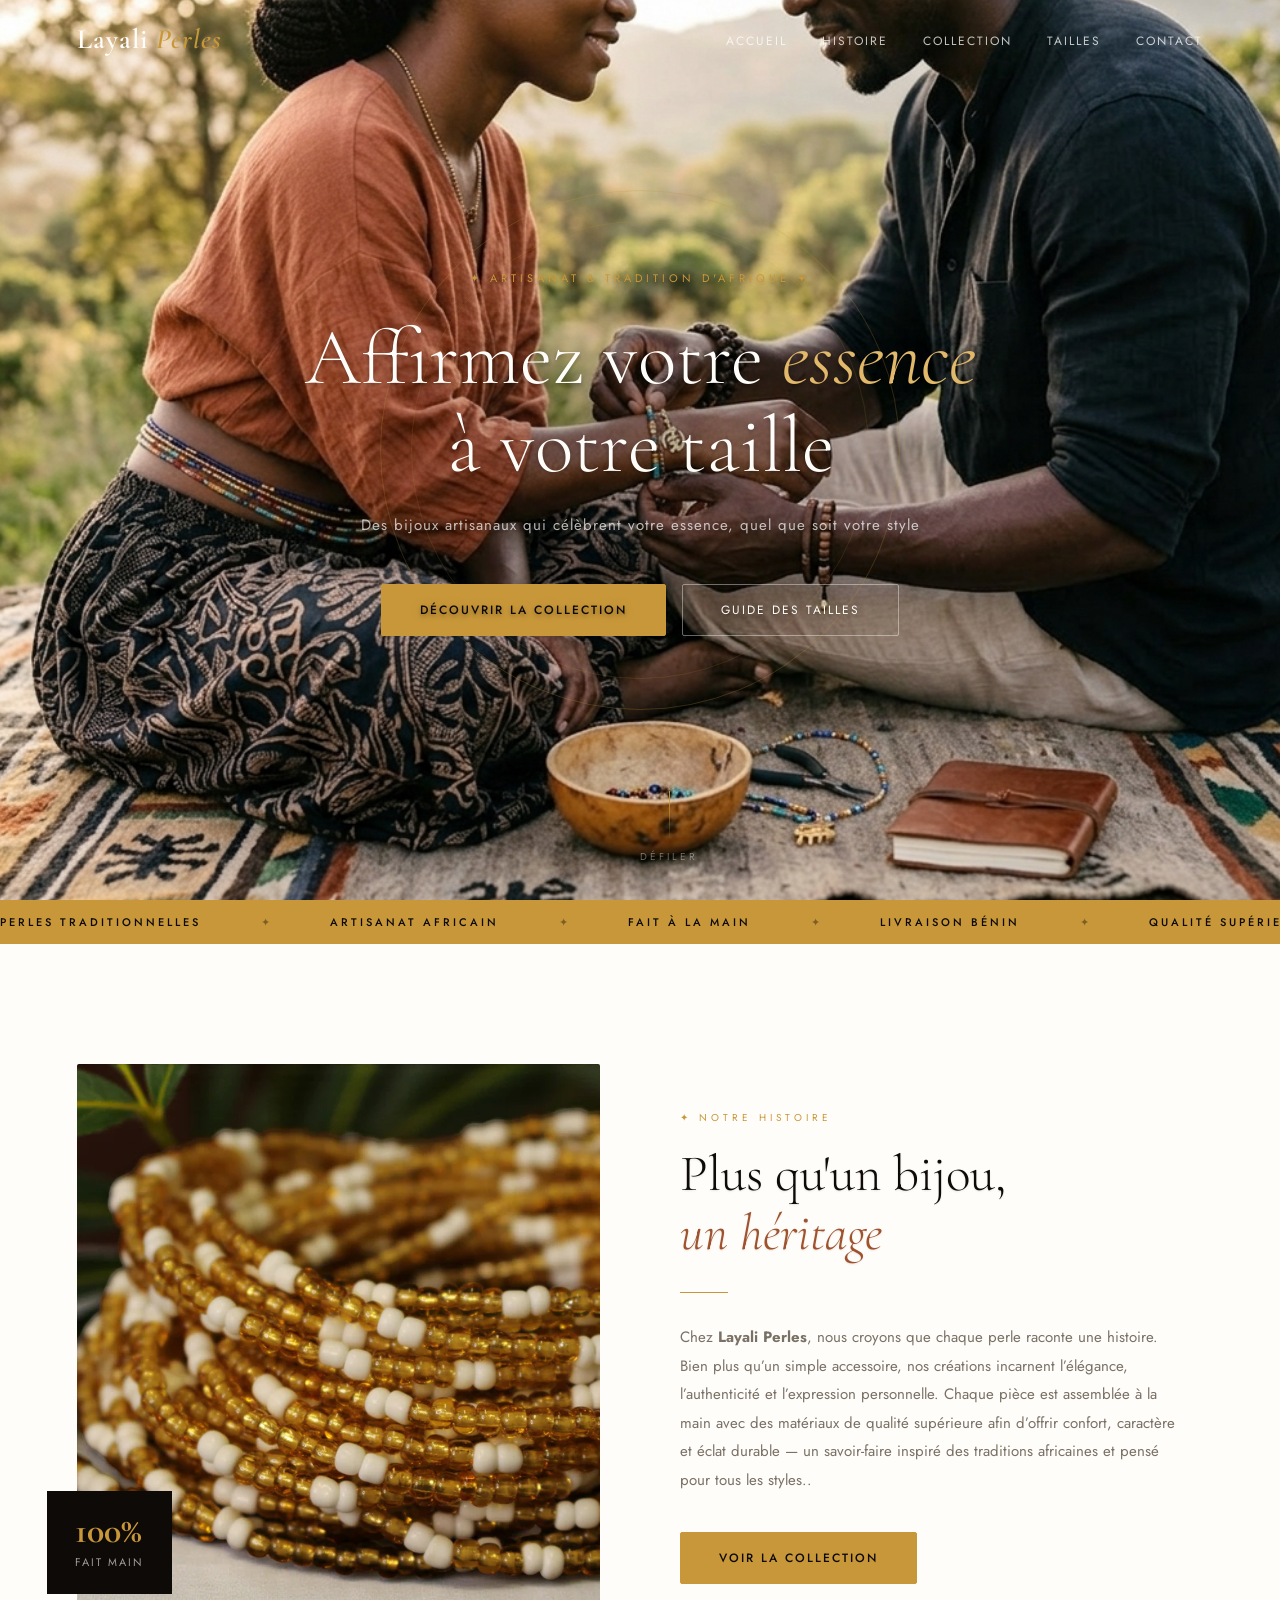
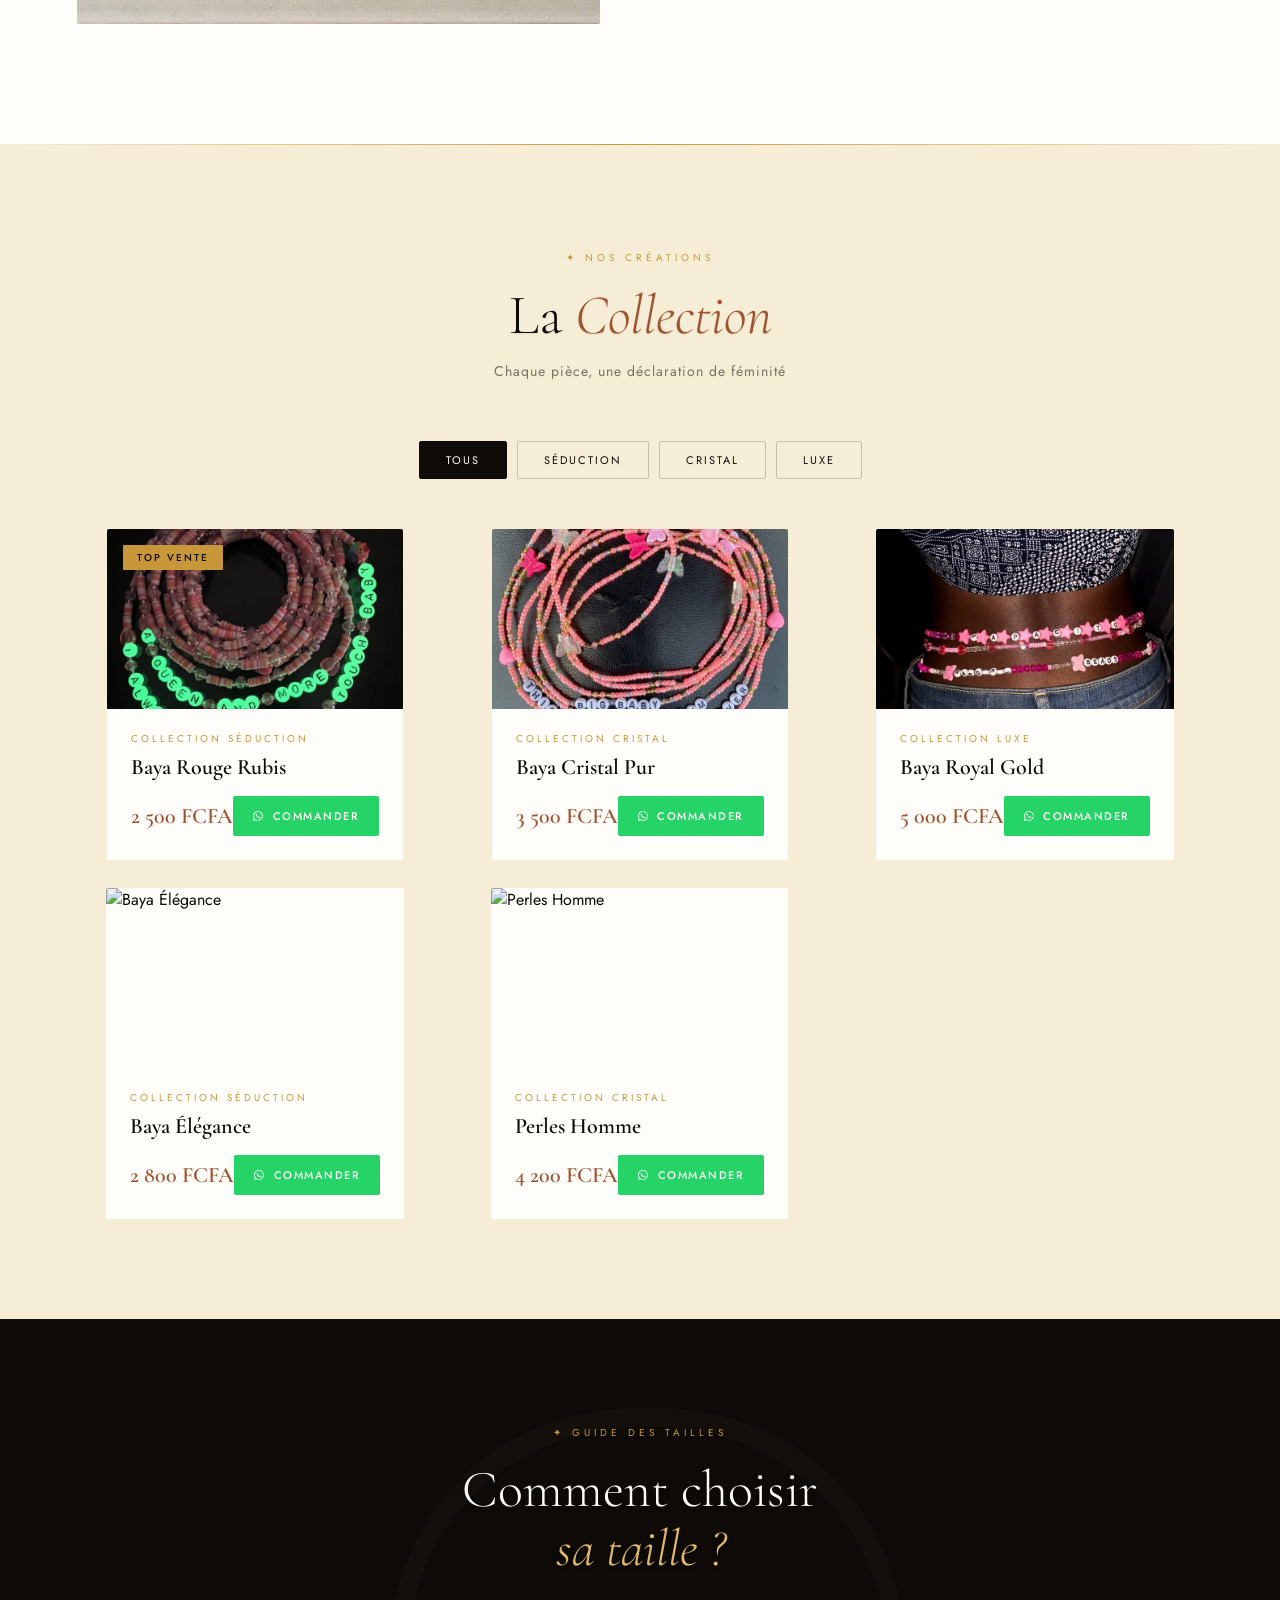
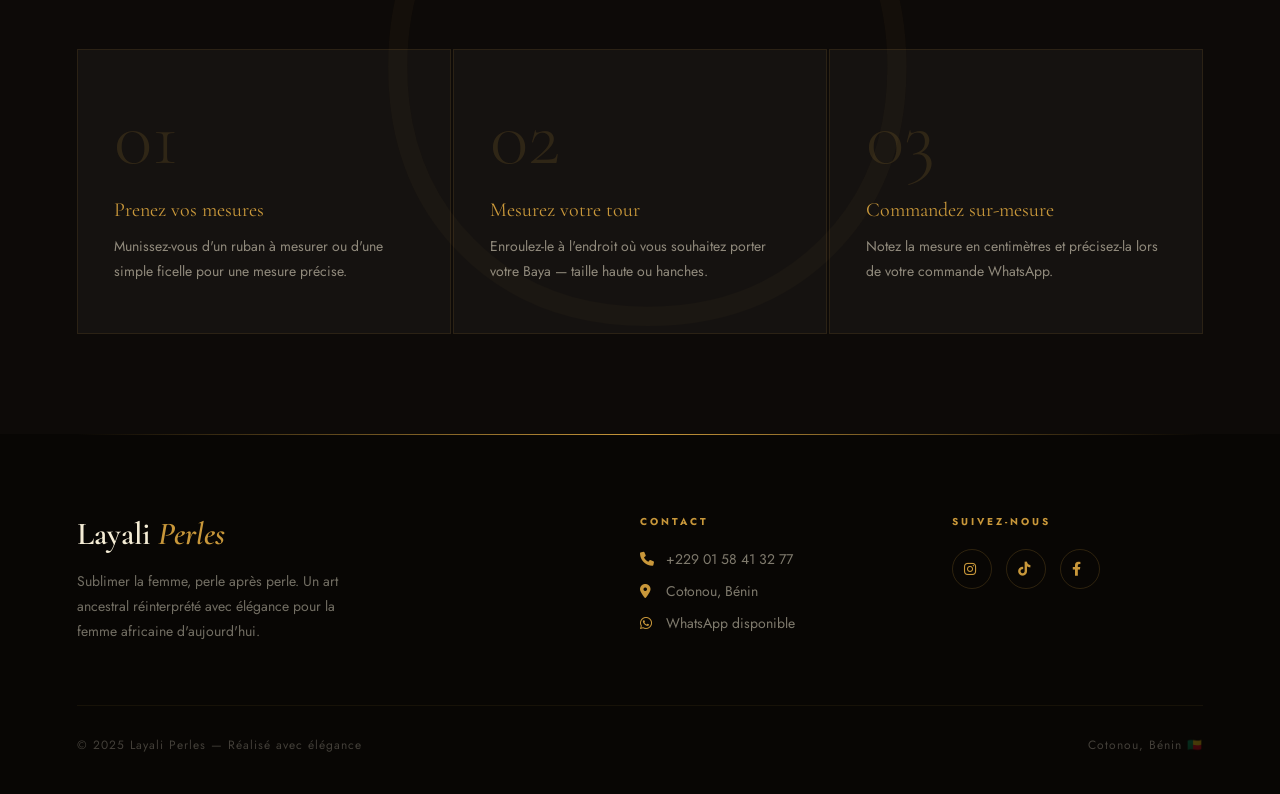
==== index.html @ 25cf21ab "Maintenant avec les fichiers" ====
<!DOCTYPE html>
<html lang="fr">
<head>
    <meta charset="UTF-8">
    <meta name="viewport" content="width=device-width, initial-scale=1.0">
    <title>Layali Perles | L'Art de la Séduction Africaine</title>
    <link href="https://fonts.googleapis.com/css2?family=Cormorant+Garamond:ital,wght@0,300;0,600;1,300;1,600&family=Jost:wght@300;400;500&display=swap" rel="stylesheet">
    <link rel="stylesheet" href="https://cdnjs.cloudflare.com/ajax/libs/font-awesome/6.0.0/css/all.min.css">

    <style>
    :root {
        --ebony:      #0D0A08;
        --gold:       #C8973A;
        --gold-light: #E2B96A;
        --cream:      #F5EDD6;
        --terracotta: #A0522D;
        --rose:       #D4997A;
        --white:      #FFFDF9;
        --gray:       #7a7166;
        --font-display: 'Cormorant Garamond', Georgia, serif;
        --font-body:    'Jost', sans-serif;
        --transition: 0.45s cubic-bezier(0.25, 0.46, 0.45, 0.94);
    }

    *, *::before, *::after { box-sizing: border-box; margin: 0; padding: 0; }
    html { scroll-behavior: smooth; }
    body { font-family: var(--font-body); background: var(--white); color: var(--ebony); overflow-x: hidden; }
    img { max-width: 100%; display: block; }
    a { text-decoration: none; color: inherit; }
    ul { list-style: none; }

    ::-webkit-scrollbar { width: 4px; }
    ::-webkit-scrollbar-track { background: var(--cream); }
    ::-webkit-scrollbar-thumb { background: var(--gold); border-radius: 2px; }

    /* HEADER */
    header {
        position: fixed; top: 0; left: 0; right: 0; z-index: 1000;
        display: flex; justify-content: space-between; align-items: center;
        padding: 22px 6%; transition: var(--transition);
    }
    header.scrolled {
        background: rgba(13, 10, 8, 0.94); backdrop-filter: blur(14px);
        padding: 14px 6%; box-shadow: 0 1px 0 rgba(200, 151, 58, 0.2);
    }
    .logo {
        font-family: var(--font-display); font-size: 28px; font-weight: 600;
        color: var(--white); letter-spacing: 1px; z-index: 1001;
    }
    .logo span { color: var(--gold); font-style: italic; }
    nav { display: flex; align-items: center; gap: 40px; }
    .nav-links { display: flex; gap: 35px; }
    .nav-links a {
        color: rgba(255,255,255,0.75); font-size: 12px; letter-spacing: 2px;
        text-transform: uppercase; font-weight: 400; position: relative; transition: color 0.3s;
    }
    .nav-links a::after {
        content: ''; position: absolute; bottom: -4px; left: 0;
        width: 0; height: 1px; background: var(--gold); transition: width 0.35s ease;
    }
    .nav-links a:hover { color: var(--white); }
    .nav-links a:hover::after { width: 100%; }

    .burger {
        display: none; flex-direction: column; gap: 5px;
        cursor: pointer; z-index: 1001; padding: 5px;
    }
    .burger span {
        display: block; width: 24px; height: 1.5px;
        background: var(--white); transition: var(--transition); transform-origin: center;
    }
    .burger.open span:nth-child(1) { transform: translateY(6.5px) rotate(45deg); }
    .burger.open span:nth-child(2) { opacity: 0; transform: scaleX(0); }
    .burger.open span:nth-child(3) { transform: translateY(-6.5px) rotate(-45deg); }

    .mobile-nav {
        position: fixed; inset: 0; background: var(--ebony); z-index: 999;
        display: flex; flex-direction: column; align-items: center; justify-content: center;
        gap: 40px; opacity: 0; pointer-events: none; transition: opacity 0.4s ease;
    }
    .mobile-nav.open { opacity: 1; pointer-events: all; }
    .mobile-nav a {
        font-family: var(--font-display); font-size: 38px; font-style: italic;
        color: var(--cream); transition: color 0.3s;
    }
    .mobile-nav a:hover { color: var(--gold); }

    /* HERO */
    .hero {
        height: 100vh; position: relative;
        display: flex; align-items: center; justify-content: center; overflow: hidden;
    }
    .hero-bg {
        position: absolute; inset: 0;
        background:
            linear-gradient(165deg, rgba(13,10,8,0.7) 0%, rgba(160,82,45,0.35) 50%, rgba(13,10,8,0.85) 100%);
        transform: translateZ(0);
        will-change: transform;
    }
    .hero-slide {
        position: absolute; inset: 0;
        opacity: 0;
        transition: opacity 1.5s ease-in-out;
    }
    .hero-slide.active {
        opacity: 1;
    }
    .hero-slide img {
        width: 100%; height: 100%; object-fit: cover;
        transform: scale(1.1);
    }
    .hero-circle {
        position: absolute; width: 520px; height: 520px; border-radius: 50%;
        border: 1px solid rgba(200, 151, 58, 0.25);
        top: 50%; left: 50%; transform: translate(-50%, -50%);
        animation: pulse-ring 4s ease-in-out infinite;
    }
    .hero-circle::before {
        content: ''; position: absolute; inset: 30px;
        border-radius: 50%; border: 1px solid rgba(200, 151, 58, 0.15);
    }
    @keyframes pulse-ring {
        0%, 100% { transform: translate(-50%,-50%) scale(1); opacity: 0.6; }
        50%       { transform: translate(-50%,-50%) scale(1.04); opacity: 1; }
    }
    .hero-content {
        position: relative; z-index: 2; text-align: center;
        color: var(--white); max-width: 760px; padding: 0 20px;
        text-shadow: 0 2px 4px rgba(0,0,0,0.3), 0 0 20px rgba(0,0,0,0.15);
    }
    .hero-content::before {
        content: ''; position: absolute; inset: -20px;
        background: radial-gradient(ellipse at center, rgba(0,0,0,0.25) 0%, transparent 70%);
        z-index: -1; pointer-events: none;
    }
    .hero-tag {
        display: inline-block; font-size: 11px; letter-spacing: 4px;
        text-transform: uppercase; color: var(--gold); margin-bottom: 28px;
        opacity: 0; animation: fadeUp 0.8s 0.3s forwards;
    }
    .hero h1 {
        font-family: var(--font-display); font-size: clamp(46px, 7vw, 80px);
        font-weight: 300; line-height: 1.1; margin-bottom: 24px;
        opacity: 0; animation: fadeUp 0.8s 0.55s forwards;
    }
    .hero h1 em { font-style: italic; color: var(--gold-light); }
    .hero-sub {
        font-size: 15px; color: rgba(255,255,255,0.7); letter-spacing: 1px;
        margin-bottom: 48px; opacity: 0; animation: fadeUp 0.8s 0.75s forwards;
    }
    .hero-btns {
        display: flex; gap: 16px; justify-content: center; flex-wrap: wrap;
        opacity: 0; animation: fadeUp 0.8s 0.95s forwards;
    }
    @keyframes fadeUp {
        from { opacity: 0; transform: translateY(28px); }
        to   { opacity: 1; transform: translateY(0); }
    }
    .scroll-hint {
        position: absolute; bottom: 36px; left: 50%; transform: translateX(-50%);
        display: flex; flex-direction: column; align-items: center; gap: 8px;
        color: rgba(255,255,255,0.4); font-size: 10px; letter-spacing: 3px;
        text-transform: uppercase; z-index: 2; animation: fadeUp 1s 1.4s both;
    }
    .scroll-line {
        width: 1px; height: 50px;
        background: linear-gradient(to bottom, var(--gold), transparent);
        animation: scroll-drop 2s ease-in-out infinite;
    }
    @keyframes scroll-drop {
        0%   { transform: scaleY(0); transform-origin: top; }
        50%  { transform: scaleY(1); transform-origin: top; }
        51%  { transform: scaleY(1); transform-origin: bottom; }
        100% { transform: scaleY(0); transform-origin: bottom; }
    }

    /* BUTTONS */
    .btn-primary {
        display: inline-block; padding: 16px 38px; background: var(--gold);
        color: var(--ebony); font-family: var(--font-body); font-size: 12px;
        font-weight: 500; letter-spacing: 2px; text-transform: uppercase;
        border-radius: 2px; transition: var(--transition); border: 1px solid var(--gold);
        cursor: pointer;
    }
    .btn-primary:hover { background: transparent; color: var(--gold); }
    .btn-outline {
        display: inline-block; padding: 16px 38px; background: transparent;
        color: var(--white); font-family: var(--font-body); font-size: 12px;
        font-weight: 400; letter-spacing: 2px; text-transform: uppercase;
        border-radius: 2px; border: 1px solid rgba(255,255,255,0.4); transition: var(--transition);
    }
    .btn-outline:hover { background: rgba(255,255,255,0.1); border-color: rgba(255,255,255,0.7); }

    /* MARQUEE */
    .marquee-strip { background: var(--gold); padding: 14px 0; overflow: hidden; display: flex; }
    .marquee-track {
        display: flex; gap: 60px; animation: marquee 20s linear infinite; white-space: nowrap;
    }
    .marquee-track span {
        font-size: 11px; letter-spacing: 3px; text-transform: uppercase;
        color: var(--ebony); font-weight: 500;
    }
    .marquee-track span.dot { color: rgba(13,10,8,0.4); letter-spacing: 0; }
    @keyframes marquee {
        from { transform: translateX(0); }
        to   { transform: translateX(-50%); }
    }

    /* ABOUT */
    .about {
        padding: 120px 6%; display: grid;
        grid-template-columns: 1fr 1fr; gap: 80px; align-items: center;
    }
    .about-img-frame {
        position: relative; overflow: hidden; border-radius: 2px;
    }
    .about-img-frame img {
        width: 100%; height: 560px; object-fit: cover; transition: transform 0.8s ease;
    }
    .about-img-frame:hover img { transform: scale(1.04); }
    .about-img-frame::before {
        content: ''; position: absolute; top: -16px; left: -16px;
        width: 80px; height: 80px;
        border-top: 1px solid var(--gold); border-left: 1px solid var(--gold);
        z-index: 2; pointer-events: none;
    }
    .about-img-frame::after {
        content: ''; position: absolute; bottom: -16px; right: -16px;
        width: 80px; height: 80px;
        border-bottom: 1px solid var(--gold); border-right: 1px solid var(--gold);
        z-index: 2; pointer-events: none;
    }
    .about-badge {
        position: absolute; bottom: 30px; left: -30px;
        background: var(--ebony); color: var(--white); padding: 22px 28px; z-index: 3;
    }
    .about-badge strong {
        display: block; font-family: var(--font-display); font-size: 36px;
        color: var(--gold); line-height: 1;
    }
    .about-badge span { font-size: 11px; letter-spacing: 2px; text-transform: uppercase; opacity: 0.6; }
    .about-visual { position: relative; }
    .about-text { padding-right: 20px; }
    .section-label {
        display: inline-block; font-size: 10px; letter-spacing: 4px;
        text-transform: uppercase; color: var(--gold); margin-bottom: 20px;
    }
    .about-text h2 {
        font-family: var(--font-display); font-size: clamp(34px, 4vw, 52px);
        font-weight: 300; line-height: 1.15; margin-bottom: 28px;
        text-shadow: 0 1px 2px rgba(0,0,0,0.1);
    }
    .about-text h2 em { font-style: italic; color: var(--terracotta); }
    .about-text p { color: var(--gray); line-height: 1.9; font-size: 15px; margin-bottom: 18px; }
    .about-divider { width: 48px; height: 1px; background: var(--gold); margin: 30px 0; }

    /* PRODUCTS */
    .products { padding: 100px 6%; background: var(--cream); position: relative; }
    .products::before {
        content: ''; position: absolute; top: 0; left: 0; right: 0;
        height: 1px; background: linear-gradient(to right, transparent, var(--gold), transparent);
    }
    .section-header { text-align: center; margin-bottom: 60px; }
    .section-header h2 {
        font-family: var(--font-display); font-size: clamp(36px, 5vw, 56px);
        font-weight: 300; line-height: 1.1;
        text-shadow: 0 1px 2px rgba(0,0,0,0.08);
    }
    .section-header h2 em { font-style: italic; color: var(--terracotta); }
    .section-header p { color: var(--gray); font-size: 14px; letter-spacing: 1px; margin-top: 14px; }

    .filters { display: flex; justify-content: center; gap: 10px; margin-bottom: 50px; flex-wrap: wrap; }
    .filter-btn {
        padding: 10px 26px; background: transparent; border: 1px solid rgba(13,10,8,0.2);
        font-family: var(--font-body); font-size: 11px; letter-spacing: 2px;
        text-transform: uppercase; cursor: pointer; border-radius: 2px;
        transition: var(--transition); color: var(--ebony);
    }
    .filter-btn:hover, .filter-btn.active {
        background: var(--ebony); color: var(--white); border-color: var(--ebony);
    }

    .product-grid {
        display: grid; grid-template-columns: repeat(auto-fit, minmax(280px, 1fr));
        gap: 28px; max-width: 1200px; margin: 0 auto;
    }
    .product-card {
        background: var(--white); position: relative; overflow: hidden;
        border-radius: 2px; transition: var(--transition);
        opacity: 0; transform: translateY(30px); max-width: 420px; margin: 0 auto;
    }
    .product-card.visible { opacity: 1; transform: translateY(0); }
    .product-card:hover { box-shadow: 0 20px 60px rgba(13,10,8,0.12); transform: translateY(-6px); }
    .product-card.visible:hover { transform: translateY(-6px); }

    .badge {
        position: absolute; top: 16px; left: 16px; background: var(--gold);
        color: var(--ebony); padding: 5px 14px; font-size: 10px; font-weight: 500;
        letter-spacing: 2px; text-transform: uppercase; z-index: 2; border-radius: 1px;
    }
    .img-container { height: 180px; min-height: 180px; overflow: hidden; position: relative; }
    .img-container img {
        width: 100%; height: 100%; object-fit: cover; object-position: center center;
        transition: transform 0.7s ease;
    }
    .product-card:hover .img-container img { transform: scale(1.07); }
    .img-overlay {
        position: absolute; inset: 0; background: rgba(13,10,8,0.3);
        opacity: 0; transition: opacity 0.4s ease;
        display: flex; align-items: center; justify-content: center;
    }
    .product-card:hover .img-overlay { opacity: 1; }
    .img-overlay-text {
        color: white; font-size: 11px; letter-spacing: 3px; text-transform: uppercase;
        border-bottom: 1px solid rgba(255,255,255,0.5); padding-bottom: 4px;
    }
    .product-info { padding: 22px 24px 24px; }
    .product-info .category {
        font-size: 10px; letter-spacing: 3px; text-transform: uppercase;
        color: var(--gold); margin-bottom: 8px;
    }
    .product-info h3 {
        font-family: var(--font-display); font-size: 22px;
        font-weight: 600; margin-bottom: 12px; color: var(--ebony);
    }
    .price-row { display: flex; justify-content: space-between; align-items: center; margin-top: 16px; }
    .price { font-family: var(--font-display); font-size: 22px; font-weight: 600; color: var(--terracotta); }
    .whatsapp-btn {
        display: flex; align-items: center; gap: 8px; padding: 12px 20px;
        background: #25D366; color: var(--white); border: none; cursor: pointer;
        border-radius: 2px; font-family: var(--font-body); font-size: 11px;
        font-weight: 500; letter-spacing: 1.5px; text-transform: uppercase; transition: var(--transition);
    }
    .whatsapp-btn:hover { background: #128C7E; transform: scale(1.02); }

    /* SIZE GUIDE */
    .size-guide { padding: 100px 6%; background: var(--ebony); position: relative; overflow: hidden; }
    .size-guide::before {
        content: '〇'; position: absolute; font-size: 600px;
        color: rgba(200,151,58,0.03); top: 50%; left: 50%;
        transform: translate(-50%, -50%); pointer-events: none; font-family: serif; line-height: 1;
    }
    .guide-header { text-align: center; margin-bottom: 70px; }
    .guide-header .section-label { color: var(--gold); }
    .guide-header h2 {
        font-family: var(--font-display); font-size: clamp(34px, 4.5vw, 52px);
        font-weight: 300; color: var(--white); line-height: 1.15;
        text-shadow: 0 2px 4px rgba(0,0,0,0.3);
    }
    .guide-header h2 em { font-style: italic; color: var(--gold-light); }
    .steps { display: grid; grid-template-columns: repeat(auto-fit, minmax(260px, 1fr)); gap: 2px; }
    .step {
        background: rgba(255,255,255,0.03); padding: 48px 36px;
        border: 1px solid rgba(200,151,58,0.12); position: relative; transition: var(--transition);
    }
    .step:hover { background: rgba(200,151,58,0.06); border-color: rgba(200,151,58,0.3); }
    .step-number {
        font-family: var(--font-display); font-size: 80px; font-weight: 300;
        color: rgba(200,151,58,0.15); line-height: 1; margin-bottom: 20px; transition: color 0.4s;
    }
    .step:hover .step-number { color: rgba(200,151,58,0.4); }
    .step h4 { font-family: var(--font-display); font-size: 20px; color: var(--gold); margin-bottom: 12px; font-weight: 400; }
    .step p { color: rgba(245,237,214,0.55); font-size: 14px; line-height: 1.8; }

    /* FOOTER */
    footer { background: #080604; color: var(--cream); padding: 80px 6% 40px; position: relative; }
    footer::before {
        content: ''; position: absolute; top: 0; left: 6%; right: 6%;
        height: 1px; background: linear-gradient(to right, transparent, var(--gold), transparent);
    }
    .footer-top { display: grid; grid-template-columns: 2fr 1fr 1fr; gap: 60px; margin-bottom: 60px; }
    .footer-brand .logo-footer {
        font-family: var(--font-display); font-size: 32px; font-weight: 600; margin-bottom: 16px;
    }
    .footer-brand .logo-footer span { color: var(--gold); font-style: italic; }
    .footer-brand p { color: rgba(245,237,214,0.45); font-size: 14px; line-height: 1.8; max-width: 300px; }
    .footer-section h4 { font-size: 10px; letter-spacing: 3px; text-transform: uppercase; color: var(--gold); margin-bottom: 20px; }
    .footer-section p, .footer-section a {
        display: flex; align-items: center; gap: 10px;
        color: rgba(245,237,214,0.5); font-size: 14px; margin-bottom: 12px; transition: color 0.3s;
    }
    .footer-section a:hover { color: var(--cream); }
    .footer-section i { color: var(--gold); font-size: 14px; width: 16px; }
    .social-icons { display: flex; gap: 14px; margin-top: 8px; }
    .social-icons a {
        width: 40px; height: 40px; border: 1px solid rgba(200,151,58,0.2); border-radius: 50%;
        display: flex; align-items: center; justify-content: center;
        color: rgba(245,237,214,0.5); font-size: 15px; transition: var(--transition); margin: 0;
    }
    .social-icons a:hover { background: var(--gold); border-color: var(--gold); color: var(--ebony); transform: translateY(-3px); }
    .footer-bottom {
        display: flex; justify-content: space-between; align-items: center;
        padding-top: 30px; border-top: 1px solid rgba(200,151,58,0.08); flex-wrap: wrap; gap: 16px;
    }
    .footer-bottom p { font-size: 12px; color: rgba(245,237,214,0.25); letter-spacing: 1px; }

    /* REVEAL ANIMATIONS */
    .reveal, .reveal-left, .reveal-right {
        opacity: 0; transition: opacity 0.8s ease, transform 0.8s ease;
    }
    .reveal         { transform: translateY(40px); }
    .reveal-left    { transform: translateX(-40px); }
    .reveal-right   { transform: translateX(40px); }
    .reveal.visible, .reveal-left.visible, .reveal-right.visible { opacity: 1; transform: none; }

    .stagger-children > * { opacity: 0; transform: translateY(20px); transition: opacity 0.6s ease, transform 0.6s ease; }
    .stagger-children.visible > *:nth-child(1) { opacity: 1; transform: none; transition-delay: 0s; }
    .stagger-children.visible > *:nth-child(2) { opacity: 1; transform: none; transition-delay: 0.15s; }
    .stagger-children.visible > *:nth-child(3) { opacity: 1; transform: none; transition-delay: 0.3s; }
    .stagger-children.visible > *:nth-child(4) { opacity: 1; transform: none; transition-delay: 0.45s; }

    /* RESPONSIVE */
    @media (max-width: 900px) {
        .about { grid-template-columns: 1fr; gap: 50px; padding: 80px 5%; }
        .about-text { padding-right: 0; order: -1; }
        .about-badge { left: 16px; }
        .footer-top { grid-template-columns: 1fr 1fr; }
        .footer-brand { grid-column: 1 / -1; }
    }
    @media (max-width: 768px) {
        .nav-links { display: none; }
        .burger { display: flex; }
        header { padding: 18px 5%; }
        header.scrolled { padding: 12px 5%; }
        .hero h1 { font-size: 38px; }
        .products, .size-guide { padding: 80px 5%; }
        .about { padding: 70px 5%; }
        .about-img-frame img { height: 420px; }
        .footer-top { grid-template-columns: 1fr; gap: 36px; }
        .footer-bottom { justify-content: center; text-align: center; }
    }
    @media (max-width: 480px) {
        .hero-btns { flex-direction: column; align-items: center; }
        .hero-circle { width: 320px; height: 320px; }
        .product-grid { grid-template-columns: 1fr; }
        .price-row { flex-direction: column; align-items: flex-start; gap: 12px; }
        .whatsapp-btn { width: 100%; justify-content: center; }
    }
    </style>
</head>
<body>

    <!-- HEADER -->
    <header id="header">
        <div class="logo">Layali <span>Perles</span></div>
        <nav>
            <ul class="nav-links">
                <li><a href="#accueil">Accueil</a></li>
                <li><a href="#histoire">Histoire</a></li>
                <li><a href="#produits">Collection</a></li>
                <li><a href="#guide">Tailles</a></li>
                <li><a href="#contact">Contact</a></li>
            </ul>
            <div class="burger" id="burger">
                <span></span><span></span><span></span>
            </div>
        </nav>
    </header>

    <!-- MOBILE NAV -->
    <div class="mobile-nav" id="mobileNav">
        <a href="#accueil" class="mobile-link">Accueil</a>
        <a href="#histoire" class="mobile-link">Notre Histoire</a>
        <a href="#produits" class="mobile-link">Collection</a>
        <a href="#guide" class="mobile-link">Guide des Tailles</a>
        <a href="#contact" class="mobile-link">Contact</a>
    </div>

    <!-- HERO -->
    <section id="accueil" class="hero">
        <div class="hero-bg">
            <div class="hero-slide active">
                <img src="images/image1.png" alt="Perles africaines 2">
            </div>
            <div class="hero-slide">
                <img src="images/image2.png" alt="Perles africaines 2">
            </div>
            <div class="hero-slide">
                <img src="images/image3.png" alt="Perles africaines 3">
            </div>
            <div class="hero-slide">
                <img src="images/image6.webp" alt="Perles africaines 4">
            </div>
            </div>
        </div>
        <div class="hero-circle"></div>
        <div class="hero-content">
            <span class="hero-tag">✦ Artisanat &amp; Tradition d'Afrique ✦</span>
            <h1>Affirmez votre <em>essence</em><br>à votre taille</h1>
            <p class="hero-sub">Des bijoux artisanaux qui célèbrent votre essence, quel que soit votre style</p>
            <div class="hero-btns">
                <a href="#produits" class="btn-primary">Découvrir la collection</a>
                <a href="#guide" class="btn-outline">Guide des tailles</a>
            </div>
        </div>
        <div class="scroll-hint">
            <div class="scroll-line"></div>
            <span>Défiler</span>
        </div>
    </section>

    <!-- MARQUEE -->
    <div class="marquee-strip" aria-hidden="true">
        <div class="marquee-track">
            <span>Perles Traditionnelles</span><span class="dot">✦</span>
            <span>Artisanat Africain</span><span class="dot">✦</span>
            <span>Fait à la Main</span><span class="dot">✦</span>
            <span>Livraison Bénin</span><span class="dot">✦</span>
            <span>Qualité Supérieure</span><span class="dot">✦</span>
            <span>Perles Traditionnelles</span><span class="dot">✦</span>
            <span>Artisanat Africain</span><span class="dot">✦</span>
            <span>Fait à la Main</span><span class="dot">✦</span>
            <span>Livraison Bénin</span><span class="dot">✦</span>
            <span>Qualité Supérieure</span><span class="dot">✦</span>
        </div>
    </div>

    <!-- HISTOIRE -->
    <section id="histoire" class="about">
        <div class="about-visual reveal-left">
            <div class="about-img-frame">
                <img src="images/image0.webp" alt="Tradition des perles africaines">
            </div>
            <div class="about-badge">
                <strong>100%</strong>
                <span>Fait main</span>
            </div>
        </div>
        <div class="about-text reveal-right">
            <span class="section-label">✦ Notre Histoire</span>
            <h2>Plus qu'un bijou,<br><em>un héritage</em></h2>
            <div class="about-divider"></div>
            <p>Chez <strong>Layali Perles</strong>, nous croyons que chaque perle raconte une histoire. 
            Bien plus qu’un simple accessoire, nos créations incarnent l’élégance, l’authenticité et l’expression personnelle.
            Chaque pièce est assemblée à la main avec des matériaux de qualité supérieure afin d’offrir confort, caractère et éclat durable — un savoir-faire inspiré des traditions africaines et pensé pour tous les styles..</p>
            <a href="#produits" class="btn-primary" style="margin-top:20px; display:inline-block;">Voir la collection</a>
        </div>
    </section>

    <!-- PRODUITS -->
    <section id="produits" class="products">
        <div class="section-header reveal">
            <span class="section-label">✦ Nos Créations</span>
            <h2>La <em>Collection</em></h2>
            <p>Chaque pièce, une déclaration de féminité</p>
        </div>

        <div class="filters stagger-children">
            <button class="filter-btn active" data-filter="all">Tous</button>
            <button class="filter-btn" data-filter="seduction">Séduction</button>
            <button class="filter-btn" data-filter="cristal">Cristal</button>
            <button class="filter-btn" data-filter="luxe">Luxe</button>
        </div>

        <div class="product-grid" id="productGrid">
            <div class="product-card" data-category="seduction">
                <div class="badge">Top Vente</div>
                <div class="img-container">
                    <img src="images/baya1.JPG" alt="Baya Rouge Rubis">
                    <div class="img-overlay"><span class="img-overlay-text">Voir le produit</span></div>
                </div>
                <div class="product-info">
                    <p class="category">Collection Séduction</p>
                    <h3>Baya Rouge Rubis</h3>
                    <div class="price-row">
                        <span class="price">2 500 FCFA</span>
                        <button class="whatsapp-btn" onclick="orderWhatsApp('Baya Rouge Rubis')">
                            <i class="fab fa-whatsapp"></i> Commander
                        </button>
                    </div>
                </div>
            </div>

            <div class="product-card" data-category="cristal">
                <div class="img-container">
                    <img src="images/baya2.JPG" alt="Baya Cristal Pur">
                    <div class="img-overlay"><span class="img-overlay-text">Voir le produit</span></div>
                </div>
                <div class="product-info">
                    <p class="category">Collection Cristal</p>
                    <h3>Baya Cristal Pur</h3>
                    <div class="price-row">
                        <span class="price">3 500 FCFA</span>
                        <button class="whatsapp-btn" onclick="orderWhatsApp('Baya Cristal Pur')">
                            <i class="fab fa-whatsapp"></i> Commander
                        </button>
                    </div>
                </div>
            </div>

            <div class="product-card" data-category="luxe">
                <div class="img-container">
                    <img src="images/baya3.JPG" alt="Baya Royal Gold">
                    <div class="img-overlay"><span class="img-overlay-text">Voir le produit</span></div>
                </div>
                <div class="product-info">
                    <p class="category">Collection Luxe</p>
                    <h3>Baya Royal Gold</h3>
                    <div class="price-row">
                        <span class="price">5 000 FCFA</span>
                        <button class="whatsapp-btn" onclick="orderWhatsApp('Baya Royal Gold')">
                            <i class="fab fa-whatsapp"></i> Commander
                        </button>
                    </div>
                </div>
            </div>

            <!-- Nouveaux Produits -->
            <div class="product-card" data-category="seduction">
                <div class="img-container">
                    <img src="images/baya1.jpg" alt="Baya Élégance">
                    <div class="img-overlay"><span class="img-overlay-text">Voir le produit</span></div>
                </div>
                <div class="product-info">
                    <p class="category">Collection Séduction</p>
                    <h3>Baya Élégance</h3>
                    <div class="price-row">
                        <span class="price">2 800 FCFA</span>
                        <button class="whatsapp-btn" onclick="orderWhatsApp('Baya Élégance')">
                            <i class="fab fa-whatsapp"></i> Commander
                        </button>
                    </div>
                </div>
            </div>

            <div class="product-card" data-category="cristal">
                <div class="img-container">
                    <img src="images/perles-homme1.jpg" alt="Perles Homme">
                    <div class="img-overlay"><span class="img-overlay-text">Voir le produit</span></div>
                </div>
                <div class="product-info">
                    <p class="category">Collection Cristal</p>
                    <h3>Perles Homme</h3>
                    <div class="price-row">
                        <span class="price">4 200 FCFA</span>
                        <button class="whatsapp-btn" onclick="orderWhatsApp('Perles Homme')">
                            <i class="fab fa-whatsapp"></i> Commander
                        </button>
                    </div>
                </div>
            </div>
        </div>
    </section>

    <!-- GUIDE DES TAILLES -->
    <section id="guide" class="size-guide">
        <div class="guide-header reveal">
            <span class="section-label">✦ Guide des Tailles</span>
            <h2>Comment choisir<br><em>sa taille ?</em></h2>
        </div>
        <div class="steps stagger-children">
            <div class="step">
                <div class="step-number">01</div>
                <h4>Prenez vos mesures</h4>
                <p>Munissez-vous d'un ruban à mesurer ou d'une simple ficelle pour une mesure précise.</p>
            </div>
            <div class="step">
                <div class="step-number">02</div>
                <h4>Mesurez votre tour</h4>
                <p>Enroulez-le à l'endroit où vous souhaitez porter votre Baya — taille haute ou hanches.</p>
            </div>
            <div class="step">
                <div class="step-number">03</div>
                <h4>Commandez sur-mesure</h4>
                <p>Notez la mesure en centimètres et précisez-la lors de votre commande WhatsApp.</p>
            </div>
        </div>
    </section>

    <!-- FOOTER -->
    <footer id="contact">
        <div class="footer-top">
            <div class="footer-brand">
                <div class="logo-footer">Layali <span>Perles</span></div>
                <p>Sublimer la femme, perle après perle. Un art ancestral réinterprété avec élégance pour la femme africaine d'aujourd'hui.</p>
            </div>
            <div class="footer-section">
                <h4>Contact</h4>
                <p><i class="fas fa-phone"></i> +229 01 58 41 32 77</p>
                <p><i class="fas fa-map-marker-alt"></i> Cotonou, Bénin</p>
                <p><i class="fab fa-whatsapp"></i> WhatsApp disponible</p>
            </div>
            <div class="footer-section">
                <h4>Suivez-nous</h4>
                <div class="social-icons">
                    <a href="https://instagram.com/sylas_creators" target="_blank" aria-label="Instagram"><i class="fab fa-instagram"></i></a>
                    <a href="#" aria-label="TikTok"><i class="fab fa-tiktok"></i></a>
                    <a href="https://facebook.com/sylas EHOUAN" target="_blank" aria-label="Facebook"><i class="fab fa-facebook-f"></i></a>
                </div>
            </div>
        </div>
        <div class="footer-bottom">
            <p>&copy; 2025 Layali Perles — Réalisé avec élégance</p>
            <p>Cotonou, Bénin 🇧🇯</p>
        </div>
    </footer>

    <script>
    /* CAROUSEL HERO */
    const slides = document.querySelectorAll('.hero-slide');
    let currentSlide = 0;

    function showSlide(index) {
        slides.forEach(slide => slide.classList.remov('active'));
        slides[index].classList.add('active');
    }

    function nextSlide() {
        currentSlide = (currentSlide + 1) % slides.length;
        showSlide(currentSlide);
    }

    // Lancer le carrousel automatique toutes les 4 secondes
    setInterval(nextSlide, 4000);

    /* HEADER SCROLL */
    const header = document.getElementById('header');
    window.addEventListener('scroll', () => {
        header.classList.toggle('scrolled', window.scrollY > 60);
    });

    /* BURGER MENU */
    const burger    = document.getElementById('burger');
    const mobileNav = document.getElementById('mobileNav');

    function toggleMenu(open) {
        burger.classList.toggle('open', open);
        mobileNav.classList.toggle('open', open);
        document.body.style.overflow = open ? 'hidden' : '';
    }

    burger.addEventListener('click', () => {
        toggleMenu(!mobileNav.classList.contains('open'));
    });

    document.querySelectorAll('.mobile-link').forEach(link => {
        link.addEventListener('click', () => toggleMenu(false));
    });

    /* SCROLL REVEAL */
    const revealObserver = new IntersectionObserver((entries) => {
        entries.forEach(entry => {
            if (entry.isIntersecting) entry.target.classList.add('visible');
        });
    }, { threshold: 0.12 });

    document.querySelectorAll('.reveal, .reveal-left, .reveal-right, .stagger-children').forEach(el => {
        revealObserver.observe(el);
    });

    /* PRODUCT CARD REVEAL */
    const cardObserver = new IntersectionObserver((entries) => {
        entries.forEach((entry, i) => {
            if (entry.isIntersecting) {
                setTimeout(() => entry.target.classList.add('visible'), i * 130);
                cardObserver.unobserve(entry.target);
            }
        });
    }, { threshold: 0.1 });

    document.querySelectorAll('.product-card').forEach(card => cardObserver.observe(card));

    /* FILTER BUTTONS */
    const filterBtns   = document.querySelectorAll('.filter-btn');
    const productCards = document.querySelectorAll('.product-card');

    filterBtns.forEach(btn => {
        btn.addEventListener('click', () => {
            filterBtns.forEach(b => b.classList.remove('active'));
            btn.classList.add('active');
            const filter = btn.getAttribute('data-filter');

            productCards.forEach(card => {
                const match = filter === 'all' || card.getAttribute('data-category') === filter;
                if (match) {
                    card.style.display = '';
                    setTimeout(() => { card.style.opacity = '1'; card.style.transform = 'translateY(0)'; }, 10);
                } else {
                    card.style.opacity = '0';
                    card.style.transform = 'translateY(12px)';
                    setTimeout(() => { card.style.display = 'none'; }, 350);
                }
            });
        });
    });

    /* WHATSAPP ORDER */
    function orderWhatsApp(productName) {
        const message = `Bonjour Layali Perles 👋\n\nJe souhaite commander : *${productName}*\n\nMerci de me confirmer la disponibilité et les modalités de commande. 🙏`;
        window.open(`https://wa.me/2290158413277?text=${encodeURIComponent(message)}`, '_blank');
    }

    /* SMOOTH SCROLL */
    document.querySelectorAll('a[href^="#"]').forEach(anchor => {
        anchor.addEventListener('click', e => {
            const target = document.querySelector(anchor.getAttribute('href'));
            if (target) { e.preventDefault(); target.scrollIntoView({ behavior: 'smooth', block: 'start' }); }
        });
    });
    </script>
</body>
</html>
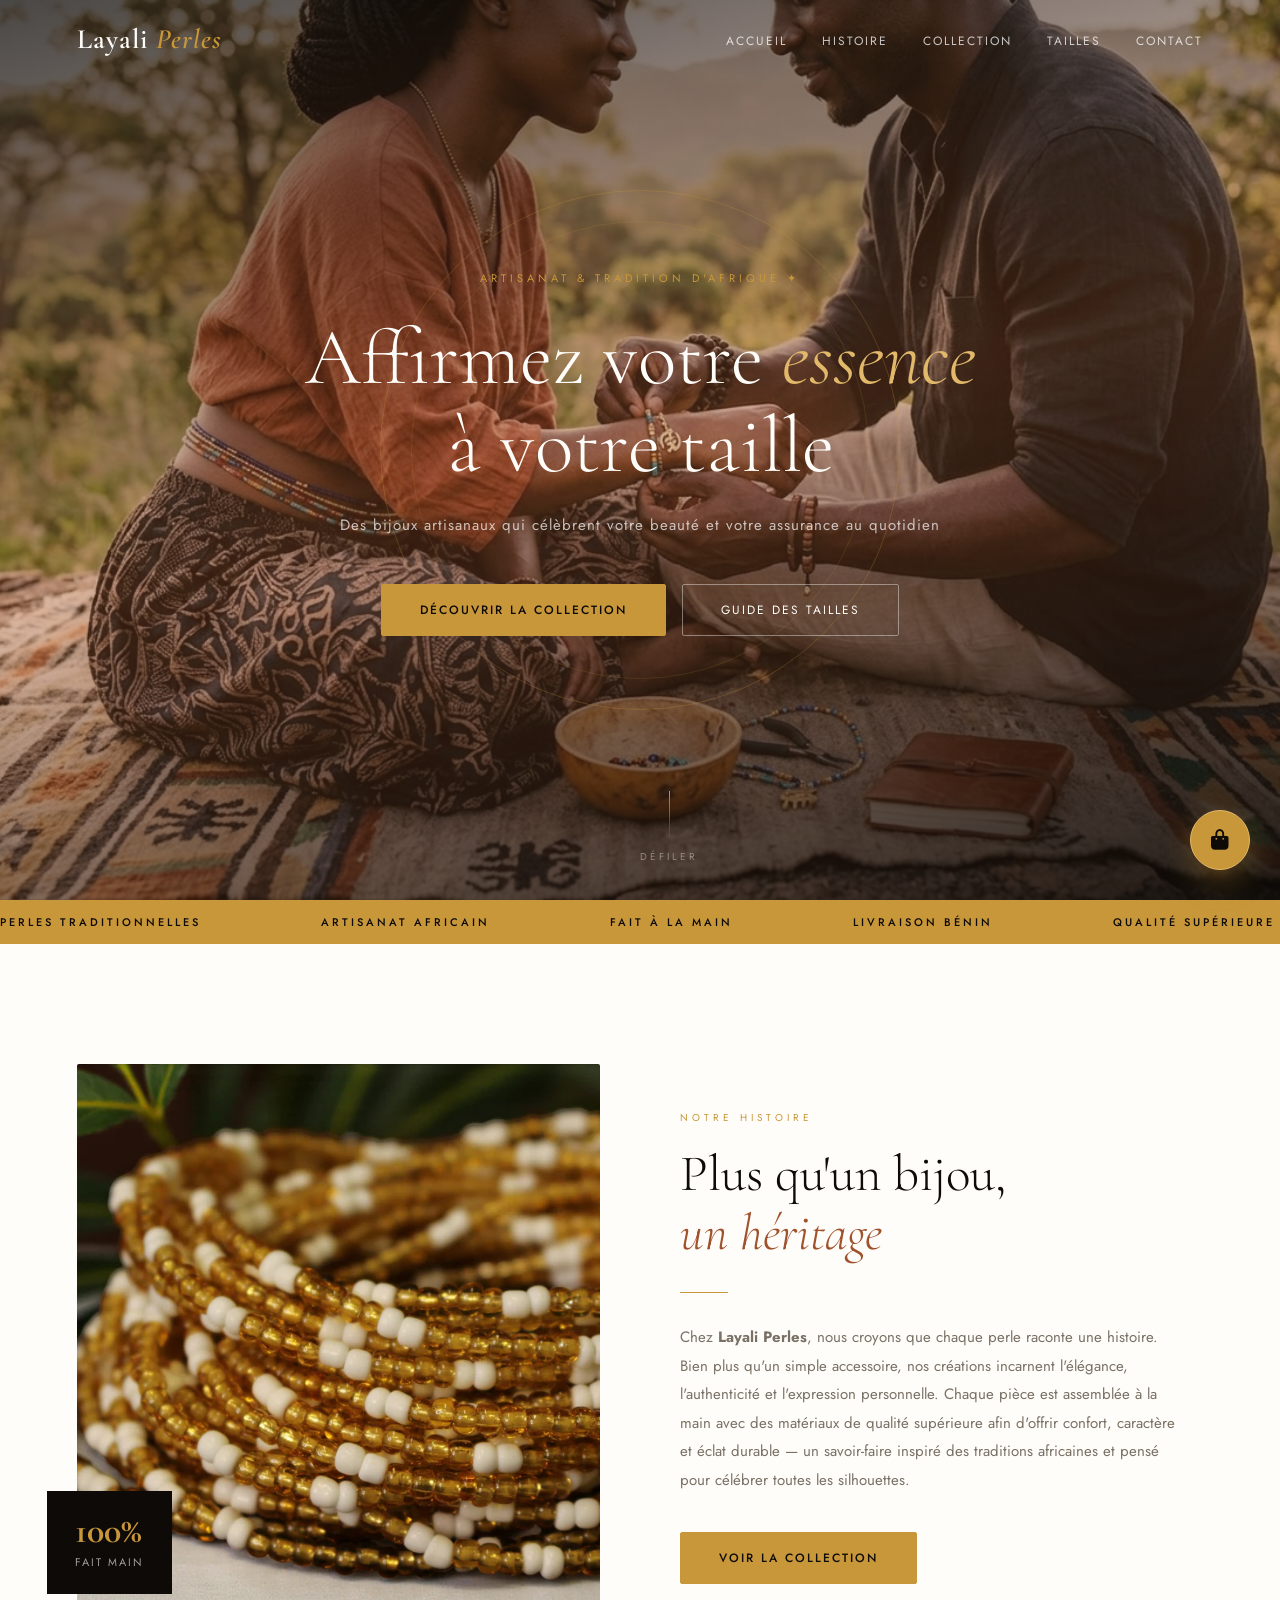
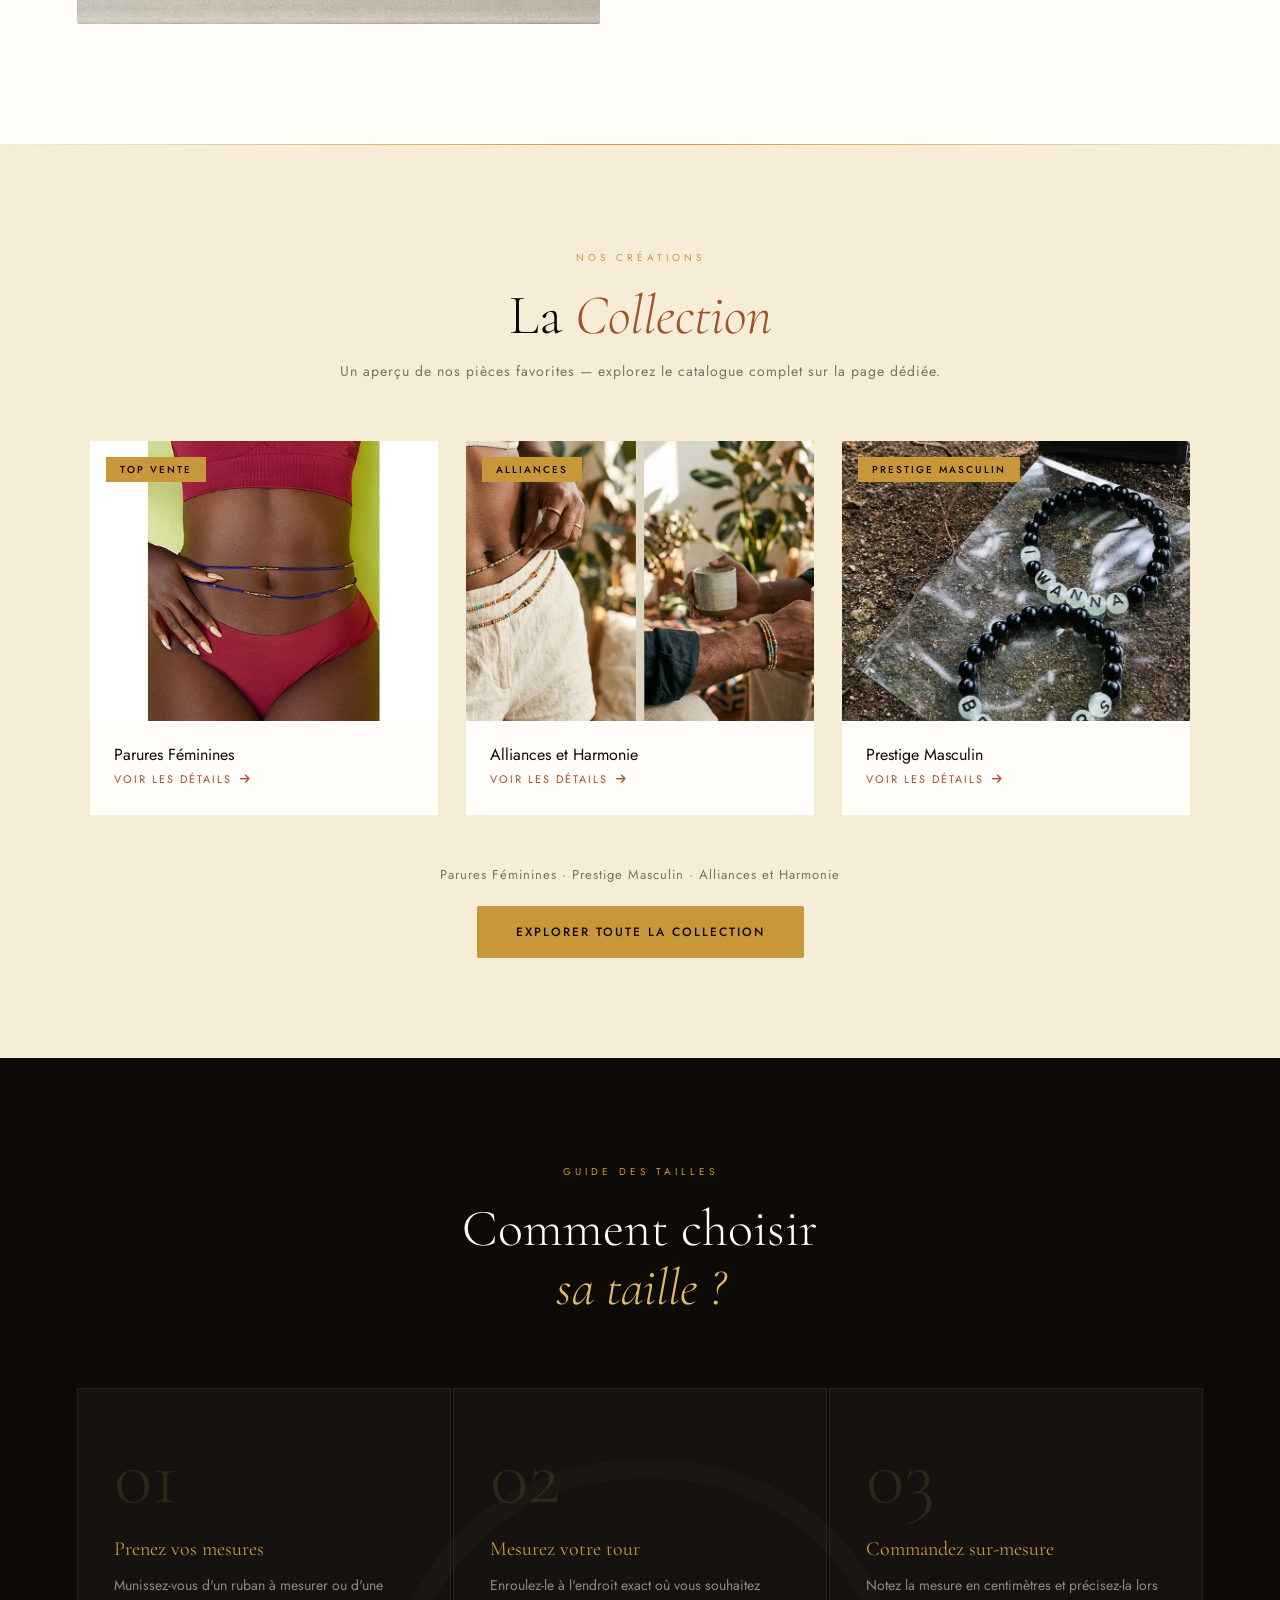
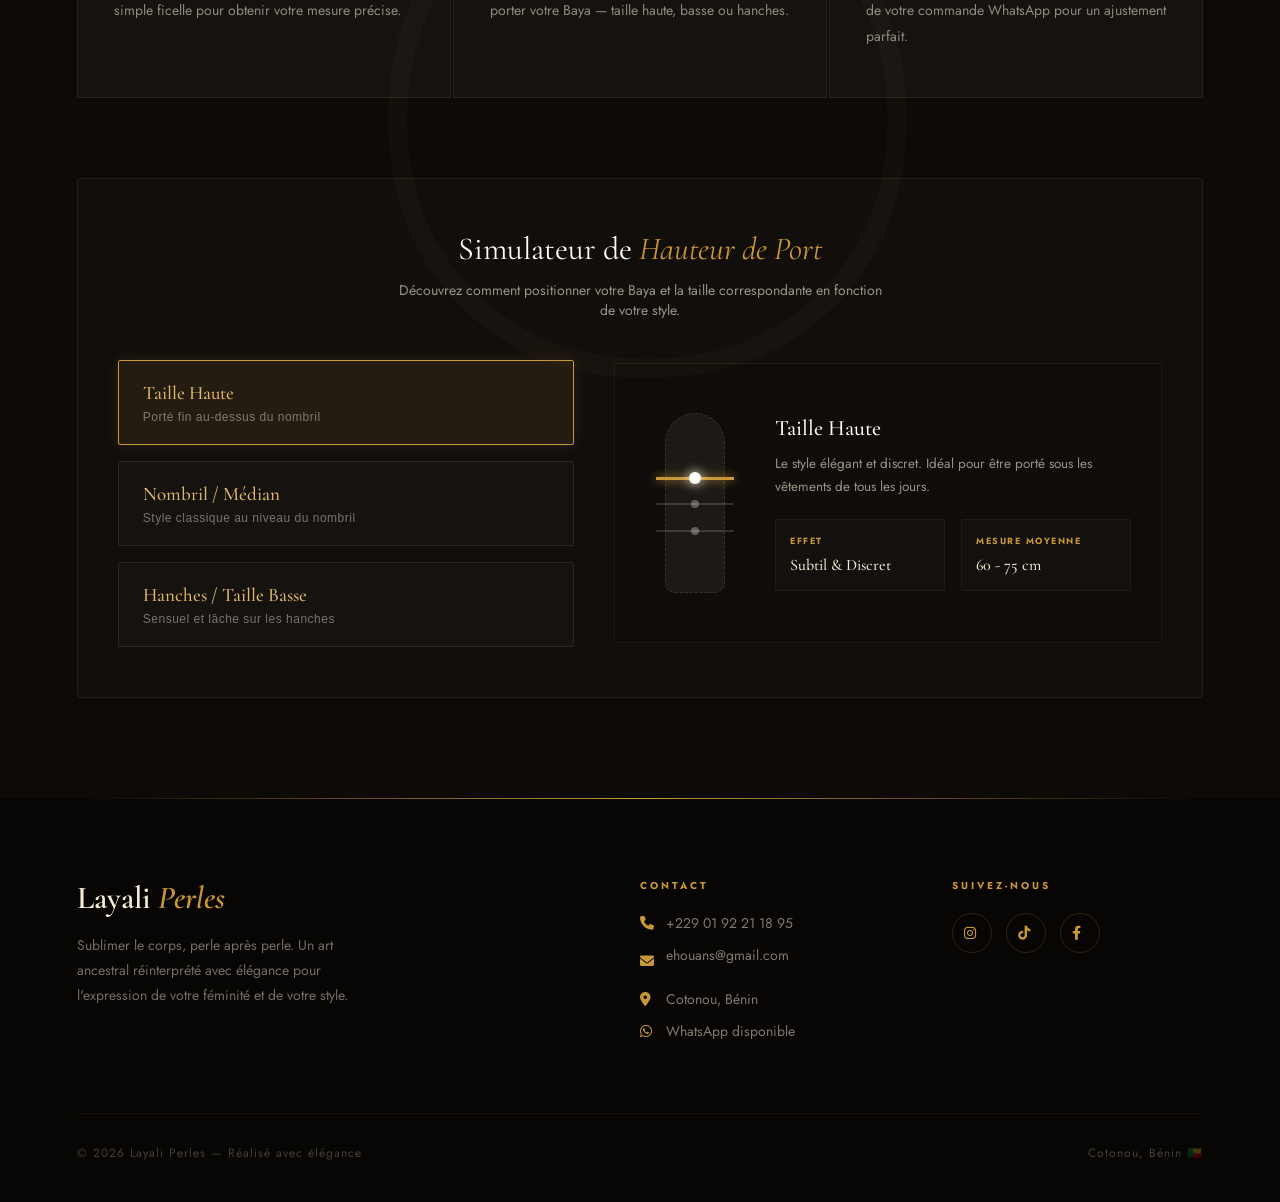
==== commit 529246eb: "Reorganise les images par categorie, corrige les liens casses et met a jour les contacts - Fusionne " ====
--- a/index.html
+++ b/index.html
@@ -1,443 +1,16 @@
-
 <!DOCTYPE html>
 <html lang="fr">
 <head>
     <meta charset="UTF-8">
     <meta name="viewport" content="width=device-width, initial-scale=1.0">
+    <meta name="description" content="Découvrez Layali Perles, des bijoux et bayas traditionnels africains faits main à Cotonou, Bénin. Sublimer votre corps perle après perle avec élégance.">
     <title>Layali Perles | L'Art de la Séduction Africaine</title>
+    <!-- Fonts -->
     <link href="https://fonts.googleapis.com/css2?family=Cormorant+Garamond:ital,wght@0,300;0,600;1,300;1,600&family=Jost:wght@300;400;500&display=swap" rel="stylesheet">
+    <!-- FontAwesome Icons -->
     <link rel="stylesheet" href="https://cdnjs.cloudflare.com/ajax/libs/font-awesome/6.0.0/css/all.min.css">
-
-    <style>
-    :root {
-        --ebony:      #0D0A08;
-        --gold:       #C8973A;
-        --gold-light: #E2B96A;
-        --cream:      #F5EDD6;
-        --terracotta: #A0522D;
-        --rose:       #D4997A;
-        --white:      #FFFDF9;
-        --gray:       #7a7166;
-        --font-display: 'Cormorant Garamond', Georgia, serif;
-        --font-body:    'Jost', sans-serif;
-        --transition: 0.45s cubic-bezier(0.25, 0.46, 0.45, 0.94);
-    }
-
-    *, *::before, *::after { box-sizing: border-box; margin: 0; padding: 0; }
-    html { scroll-behavior: smooth; }
-    body { font-family: var(--font-body); background: var(--white); color: var(--ebony); overflow-x: hidden; }
-    img { max-width: 100%; display: block; }
-    a { text-decoration: none; color: inherit; }
-    ul { list-style: none; }
-
-    ::-webkit-scrollbar { width: 4px; }
-    ::-webkit-scrollbar-track { background: var(--cream); }
-    ::-webkit-scrollbar-thumb { background: var(--gold); border-radius: 2px; }
-
-    /* HEADER */
-    header {
-        position: fixed; top: 0; left: 0; right: 0; z-index: 1000;
-        display: flex; justify-content: space-between; align-items: center;
-        padding: 22px 6%; transition: var(--transition);
-    }
-    header.scrolled {
-        background: rgba(13, 10, 8, 0.94); backdrop-filter: blur(14px);
-        padding: 14px 6%; box-shadow: 0 1px 0 rgba(200, 151, 58, 0.2);
-    }
-    .logo {
-        font-family: var(--font-display); font-size: 28px; font-weight: 600;
-        color: var(--white); letter-spacing: 1px; z-index: 1001;
-    }
-    .logo span { color: var(--gold); font-style: italic; }
-    nav { display: flex; align-items: center; gap: 40px; }
-    .nav-links { display: flex; gap: 35px; }
-    .nav-links a {
-        color: rgba(255,255,255,0.75); font-size: 12px; letter-spacing: 2px;
-        text-transform: uppercase; font-weight: 400; position: relative; transition: color 0.3s;
-    }
-    .nav-links a::after {
-        content: ''; position: absolute; bottom: -4px; left: 0;
-        width: 0; height: 1px; background: var(--gold); transition: width 0.35s ease;
-    }
-    .nav-links a:hover { color: var(--white); }
-    .nav-links a:hover::after { width: 100%; }
-
-    .burger {
-        display: none; flex-direction: column; gap: 5px;
-        cursor: pointer; z-index: 1001; padding: 5px;
-    }
-    .burger span {
-        display: block; width: 24px; height: 1.5px;
-        background: var(--white); transition: var(--transition); transform-origin: center;
-    }
-    .burger.open span:nth-child(1) { transform: translateY(6.5px) rotate(45deg); }
-    .burger.open span:nth-child(2) { opacity: 0; transform: scaleX(0); }
-    .burger.open span:nth-child(3) { transform: translateY(-6.5px) rotate(-45deg); }
-
-    .mobile-nav {
-        position: fixed; inset: 0; background: var(--ebony); z-index: 999;
-        display: flex; flex-direction: column; align-items: center; justify-content: center;
-        gap: 40px; opacity: 0; pointer-events: none; transition: opacity 0.4s ease;
-    }
-    .mobile-nav.open { opacity: 1; pointer-events: all; }
-    .mobile-nav a {
-        font-family: var(--font-display); font-size: 38px; font-style: italic;
-        color: var(--cream); transition: color 0.3s;
-    }
-    .mobile-nav a:hover { color: var(--gold); }
-
-    /* HERO */
-    .hero {
-        height: 100vh; position: relative;
-        display: flex; align-items: center; justify-content: center; overflow: hidden;
-    }
-    .hero-bg {
-        position: absolute; inset: 0;
-        background:
-            linear-gradient(165deg, rgba(13,10,8,0.7) 0%, rgba(160,82,45,0.35) 50%, rgba(13,10,8,0.85) 100%);
-        transform: translateZ(0);
-        will-change: transform;
-    }
-    .hero-slide {
-        position: absolute; inset: 0;
-        opacity: 0;
-        transition: opacity 1.5s ease-in-out;
-    }
-    .hero-slide.active {
-        opacity: 1;
-    }
-    .hero-slide img {
-        width: 100%; height: 100%; object-fit: cover;
-        transform: scale(1.1);
-    }
-    .hero-circle {
-        position: absolute; width: 520px; height: 520px; border-radius: 50%;
-        border: 1px solid rgba(200, 151, 58, 0.25);
-        top: 50%; left: 50%; transform: translate(-50%, -50%);
-        animation: pulse-ring 4s ease-in-out infinite;
-    }
-    .hero-circle::before {
-        content: ''; position: absolute; inset: 30px;
-        border-radius: 50%; border: 1px solid rgba(200, 151, 58, 0.15);
-    }
-    @keyframes pulse-ring {
-        0%, 100% { transform: translate(-50%,-50%) scale(1); opacity: 0.6; }
-        50%       { transform: translate(-50%,-50%) scale(1.04); opacity: 1; }
-    }
-    .hero-content {
-        position: relative; z-index: 2; text-align: center;
-        color: var(--white); max-width: 760px; padding: 0 20px;
-        text-shadow: 0 2px 4px rgba(0,0,0,0.3), 0 0 20px rgba(0,0,0,0.15);
-    }
-    .hero-content::before {
-        content: ''; position: absolute; inset: -20px;
-        background: radial-gradient(ellipse at center, rgba(0,0,0,0.25) 0%, transparent 70%);
-        z-index: -1; pointer-events: none;
-    }
-    .hero-tag {
-        display: inline-block; font-size: 11px; letter-spacing: 4px;
-        text-transform: uppercase; color: var(--gold); margin-bottom: 28px;
-        opacity: 0; animation: fadeUp 0.8s 0.3s forwards;
-    }
-    .hero h1 {
-        font-family: var(--font-display); font-size: clamp(46px, 7vw, 80px);
-        font-weight: 300; line-height: 1.1; margin-bottom: 24px;
-        opacity: 0; animation: fadeUp 0.8s 0.55s forwards;
-    }
-    .hero h1 em { font-style: italic; color: var(--gold-light); }
-    .hero-sub {
-        font-size: 15px; color: rgba(255,255,255,0.7); letter-spacing: 1px;
-        margin-bottom: 48px; opacity: 0; animation: fadeUp 0.8s 0.75s forwards;
-    }
-    .hero-btns {
-        display: flex; gap: 16px; justify-content: center; flex-wrap: wrap;
-        opacity: 0; animation: fadeUp 0.8s 0.95s forwards;
-    }
-    @keyframes fadeUp {
-        from { opacity: 0; transform: translateY(28px); }
-        to   { opacity: 1; transform: translateY(0); }
-    }
-    .scroll-hint {
-        position: absolute; bottom: 36px; left: 50%; transform: translateX(-50%);
-        display: flex; flex-direction: column; align-items: center; gap: 8px;
-        color: rgba(255,255,255,0.4); font-size: 10px; letter-spacing: 3px;
-        text-transform: uppercase; z-index: 2; animation: fadeUp 1s 1.4s both;
-    }
-    .scroll-line {
-        width: 1px; height: 50px;
-        background: linear-gradient(to bottom, var(--gold), transparent);
-        animation: scroll-drop 2s ease-in-out infinite;
-    }
-    @keyframes scroll-drop {
-        0%   { transform: scaleY(0); transform-origin: top; }
-        50%  { transform: scaleY(1); transform-origin: top; }
-        51%  { transform: scaleY(1); transform-origin: bottom; }
-        100% { transform: scaleY(0); transform-origin: bottom; }
-    }
-
-    /* BUTTONS */
-    .btn-primary {
-        display: inline-block; padding: 16px 38px; background: var(--gold);
-        color: var(--ebony); font-family: var(--font-body); font-size: 12px;
-        font-weight: 500; letter-spacing: 2px; text-transform: uppercase;
-        border-radius: 2px; transition: var(--transition); border: 1px solid var(--gold);
-        cursor: pointer;
-    }
-    .btn-primary:hover { background: transparent; color: var(--gold); }
-    .btn-outline {
-        display: inline-block; padding: 16px 38px; background: transparent;
-        color: var(--white); font-family: var(--font-body); font-size: 12px;
-        font-weight: 400; letter-spacing: 2px; text-transform: uppercase;
-        border-radius: 2px; border: 1px solid rgba(255,255,255,0.4); transition: var(--transition);
-    }
-    .btn-outline:hover { background: rgba(255,255,255,0.1); border-color: rgba(255,255,255,0.7); }
-
-    /* MARQUEE */
-    .marquee-strip { background: var(--gold); padding: 14px 0; overflow: hidden; display: flex; }
-    .marquee-track {
-        display: flex; gap: 60px; animation: marquee 20s linear infinite; white-space: nowrap;
-    }
-    .marquee-track span {
-        font-size: 11px; letter-spacing: 3px; text-transform: uppercase;
-        color: var(--ebony); font-weight: 500;
-    }
-    .marquee-track span.dot { color: rgba(13,10,8,0.4); letter-spacing: 0; }
-    @keyframes marquee {
-        from { transform: translateX(0); }
-        to   { transform: translateX(-50%); }
-    }
-
-    /* ABOUT */
-    .about {
-        padding: 120px 6%; display: grid;
-        grid-template-columns: 1fr 1fr; gap: 80px; align-items: center;
-    }
-    .about-img-frame {
-        position: relative; overflow: hidden; border-radius: 2px;
-    }
-    .about-img-frame img {
-        width: 100%; height: 560px; object-fit: cover; transition: transform 0.8s ease;
-    }
-    .about-img-frame:hover img { transform: scale(1.04); }
-    .about-img-frame::before {
-        content: ''; position: absolute; top: -16px; left: -16px;
-        width: 80px; height: 80px;
-        border-top: 1px solid var(--gold); border-left: 1px solid var(--gold);
-        z-index: 2; pointer-events: none;
-    }
-    .about-img-frame::after {
-        content: ''; position: absolute; bottom: -16px; right: -16px;
-        width: 80px; height: 80px;
-        border-bottom: 1px solid var(--gold); border-right: 1px solid var(--gold);
-        z-index: 2; pointer-events: none;
-    }
-    .about-badge {
-        position: absolute; bottom: 30px; left: -30px;
-        background: var(--ebony); color: var(--white); padding: 22px 28px; z-index: 3;
-    }
-    .about-badge strong {
-        display: block; font-family: var(--font-display); font-size: 36px;
-        color: var(--gold); line-height: 1;
-    }
-    .about-badge span { font-size: 11px; letter-spacing: 2px; text-transform: uppercase; opacity: 0.6; }
-    .about-visual { position: relative; }
-    .about-text { padding-right: 20px; }
-    .section-label {
-        display: inline-block; font-size: 10px; letter-spacing: 4px;
-        text-transform: uppercase; color: var(--gold); margin-bottom: 20px;
-    }
-    .about-text h2 {
-        font-family: var(--font-display); font-size: clamp(34px, 4vw, 52px);
-        font-weight: 300; line-height: 1.15; margin-bottom: 28px;
-        text-shadow: 0 1px 2px rgba(0,0,0,0.1);
-    }
-    .about-text h2 em { font-style: italic; color: var(--terracotta); }
-    .about-text p { color: var(--gray); line-height: 1.9; font-size: 15px; margin-bottom: 18px; }
-    .about-divider { width: 48px; height: 1px; background: var(--gold); margin: 30px 0; }
-
-    /* PRODUCTS */
-    .products { padding: 100px 6%; background: var(--cream); position: relative; }
-    .products::before {
-        content: ''; position: absolute; top: 0; left: 0; right: 0;
-        height: 1px; background: linear-gradient(to right, transparent, var(--gold), transparent);
-    }
-    .section-header { text-align: center; margin-bottom: 60px; }
-    .section-header h2 {
-        font-family: var(--font-display); font-size: clamp(36px, 5vw, 56px);
-        font-weight: 300; line-height: 1.1;
-        text-shadow: 0 1px 2px rgba(0,0,0,0.08);
-    }
-    .section-header h2 em { font-style: italic; color: var(--terracotta); }
-    .section-header p { color: var(--gray); font-size: 14px; letter-spacing: 1px; margin-top: 14px; }
-
-    .filters { display: flex; justify-content: center; gap: 10px; margin-bottom: 50px; flex-wrap: wrap; }
-    .filter-btn {
-        padding: 10px 26px; background: transparent; border: 1px solid rgba(13,10,8,0.2);
-        font-family: var(--font-body); font-size: 11px; letter-spacing: 2px;
-        text-transform: uppercase; cursor: pointer; border-radius: 2px;
-        transition: var(--transition); color: var(--ebony);
-    }
-    .filter-btn:hover, .filter-btn.active {
-        background: var(--ebony); color: var(--white); border-color: var(--ebony);
-    }
-
-    .product-grid {
-        display: grid; grid-template-columns: repeat(auto-fit, minmax(280px, 1fr));
-        gap: 28px; max-width: 1200px; margin: 0 auto;
-    }
-    .product-card {
-        background: var(--white); position: relative; overflow: hidden;
-        border-radius: 2px; transition: var(--transition);
-        opacity: 0; transform: translateY(30px); max-width: 420px; margin: 0 auto;
-    }
-    .product-card.visible { opacity: 1; transform: translateY(0); }
-    .product-card:hover { box-shadow: 0 20px 60px rgba(13,10,8,0.12); transform: translateY(-6px); }
-    .product-card.visible:hover { transform: translateY(-6px); }
-
-    .badge {
-        position: absolute; top: 16px; left: 16px; background: var(--gold);
-        color: var(--ebony); padding: 5px 14px; font-size: 10px; font-weight: 500;
-        letter-spacing: 2px; text-transform: uppercase; z-index: 2; border-radius: 1px;
-    }
-    .img-container { height: 180px; min-height: 180px; overflow: hidden; position: relative; }
-    .img-container img {
-        width: 100%; height: 100%; object-fit: cover; object-position: center center;
-        transition: transform 0.7s ease;
-    }
-    .product-card:hover .img-container img { transform: scale(1.07); }
-    .img-overlay {
-        position: absolute; inset: 0; background: rgba(13,10,8,0.3);
-        opacity: 0; transition: opacity 0.4s ease;
-        display: flex; align-items: center; justify-content: center;
-    }
-    .product-card:hover .img-overlay { opacity: 1; }
-    .img-overlay-text {
-        color: white; font-size: 11px; letter-spacing: 3px; text-transform: uppercase;
-        border-bottom: 1px solid rgba(255,255,255,0.5); padding-bottom: 4px;
-    }
-    .product-info { padding: 22px 24px 24px; }
-    .product-info .category {
-        font-size: 10px; letter-spacing: 3px; text-transform: uppercase;
-        color: var(--gold); margin-bottom: 8px;
-    }
-    .product-info h3 {
-        font-family: var(--font-display); font-size: 22px;
-        font-weight: 600; margin-bottom: 12px; color: var(--ebony);
-    }
-    .price-row { display: flex; justify-content: space-between; align-items: center; margin-top: 16px; }
-    .price { font-family: var(--font-display); font-size: 22px; font-weight: 600; color: var(--terracotta); }
-    .whatsapp-btn {
-        display: flex; align-items: center; gap: 8px; padding: 12px 20px;
-        background: #25D366; color: var(--white); border: none; cursor: pointer;
-        border-radius: 2px; font-family: var(--font-body); font-size: 11px;
-        font-weight: 500; letter-spacing: 1.5px; text-transform: uppercase; transition: var(--transition);
-    }
-    .whatsapp-btn:hover { background: #128C7E; transform: scale(1.02); }
-
-    /* SIZE GUIDE */
-    .size-guide { padding: 100px 6%; background: var(--ebony); position: relative; overflow: hidden; }
-    .size-guide::before {
-        content: '〇'; position: absolute; font-size: 600px;
-        color: rgba(200,151,58,0.03); top: 50%; left: 50%;
-        transform: translate(-50%, -50%); pointer-events: none; font-family: serif; line-height: 1;
-    }
-    .guide-header { text-align: center; margin-bottom: 70px; }
-    .guide-header .section-label { color: var(--gold); }
-    .guide-header h2 {
-        font-family: var(--font-display); font-size: clamp(34px, 4.5vw, 52px);
-        font-weight: 300; color: var(--white); line-height: 1.15;
-        text-shadow: 0 2px 4px rgba(0,0,0,0.3);
-    }
-    .guide-header h2 em { font-style: italic; color: var(--gold-light); }
-    .steps { display: grid; grid-template-columns: repeat(auto-fit, minmax(260px, 1fr)); gap: 2px; }
-    .step {
-        background: rgba(255,255,255,0.03); padding: 48px 36px;
-        border: 1px solid rgba(200,151,58,0.12); position: relative; transition: var(--transition);
-    }
-    .step:hover { background: rgba(200,151,58,0.06); border-color: rgba(200,151,58,0.3); }
-    .step-number {
-        font-family: var(--font-display); font-size: 80px; font-weight: 300;
-        color: rgba(200,151,58,0.15); line-height: 1; margin-bottom: 20px; transition: color 0.4s;
-    }
-    .step:hover .step-number { color: rgba(200,151,58,0.4); }
-    .step h4 { font-family: var(--font-display); font-size: 20px; color: var(--gold); margin-bottom: 12px; font-weight: 400; }
-    .step p { color: rgba(245,237,214,0.55); font-size: 14px; line-height: 1.8; }
-
-    /* FOOTER */
-    footer { background: #080604; color: var(--cream); padding: 80px 6% 40px; position: relative; }
-    footer::before {
-        content: ''; position: absolute; top: 0; left: 6%; right: 6%;
-        height: 1px; background: linear-gradient(to right, transparent, var(--gold), transparent);
-    }
-    .footer-top { display: grid; grid-template-columns: 2fr 1fr 1fr; gap: 60px; margin-bottom: 60px; }
-    .footer-brand .logo-footer {
-        font-family: var(--font-display); font-size: 32px; font-weight: 600; margin-bottom: 16px;
-    }
-    .footer-brand .logo-footer span { color: var(--gold); font-style: italic; }
-    .footer-brand p { color: rgba(245,237,214,0.45); font-size: 14px; line-height: 1.8; max-width: 300px; }
-    .footer-section h4 { font-size: 10px; letter-spacing: 3px; text-transform: uppercase; color: var(--gold); margin-bottom: 20px; }
-    .footer-section p, .footer-section a {
-        display: flex; align-items: center; gap: 10px;
-        color: rgba(245,237,214,0.5); font-size: 14px; margin-bottom: 12px; transition: color 0.3s;
-    }
-    .footer-section a:hover { color: var(--cream); }
-    .footer-section i { color: var(--gold); font-size: 14px; width: 16px; }
-    .social-icons { display: flex; gap: 14px; margin-top: 8px; }
-    .social-icons a {
-        width: 40px; height: 40px; border: 1px solid rgba(200,151,58,0.2); border-radius: 50%;
-        display: flex; align-items: center; justify-content: center;
-        color: rgba(245,237,214,0.5); font-size: 15px; transition: var(--transition); margin: 0;
-    }
-    .social-icons a:hover { background: var(--gold); border-color: var(--gold); color: var(--ebony); transform: translateY(-3px); }
-    .footer-bottom {
-        display: flex; justify-content: space-between; align-items: center;
-        padding-top: 30px; border-top: 1px solid rgba(200,151,58,0.08); flex-wrap: wrap; gap: 16px;
-    }
-    .footer-bottom p { font-size: 12px; color: rgba(245,237,214,0.25); letter-spacing: 1px; }
-
-    /* REVEAL ANIMATIONS */
-    .reveal, .reveal-left, .reveal-right {
-        opacity: 0; transition: opacity 0.8s ease, transform 0.8s ease;
-    }
-    .reveal         { transform: translateY(40px); }
-    .reveal-left    { transform: translateX(-40px); }
-    .reveal-right   { transform: translateX(40px); }
-    .reveal.visible, .reveal-left.visible, .reveal-right.visible { opacity: 1; transform: none; }
-
-    .stagger-children > * { opacity: 0; transform: translateY(20px); transition: opacity 0.6s ease, transform 0.6s ease; }
-    .stagger-children.visible > *:nth-child(1) { opacity: 1; transform: none; transition-delay: 0s; }
-    .stagger-children.visible > *:nth-child(2) { opacity: 1; transform: none; transition-delay: 0.15s; }
-    .stagger-children.visible > *:nth-child(3) { opacity: 1; transform: none; transition-delay: 0.3s; }
-    .stagger-children.visible > *:nth-child(4) { opacity: 1; transform: none; transition-delay: 0.45s; }
-
-    /* RESPONSIVE */
-    @media (max-width: 900px) {
-        .about { grid-template-columns: 1fr; gap: 50px; padding: 80px 5%; }
-        .about-text { padding-right: 0; order: -1; }
-        .about-badge { left: 16px; }
-        .footer-top { grid-template-columns: 1fr 1fr; }
-        .footer-brand { grid-column: 1 / -1; }
-    }
-    @media (max-width: 768px) {
-        .nav-links { display: none; }
-        .burger { display: flex; }
-        header { padding: 18px 5%; }
-        header.scrolled { padding: 12px 5%; }
-        .hero h1 { font-size: 38px; }
-        .products, .size-guide { padding: 80px 5%; }
-        .about { padding: 70px 5%; }
-        .about-img-frame img { height: 420px; }
-        .footer-top { grid-template-columns: 1fr; gap: 36px; }
-        .footer-bottom { justify-content: center; text-align: center; }
-    }
-    @media (max-width: 480px) {
-        .hero-btns { flex-direction: column; align-items: center; }
-        .hero-circle { width: 320px; height: 320px; }
-        .product-grid { grid-template-columns: 1fr; }
-        .price-row { flex-direction: column; align-items: flex-start; gap: 12px; }
-        .whatsapp-btn { width: 100%; justify-content: center; }
-    }
-    </style>
+    <!-- External Stylesheet -->
+    <link rel="stylesheet" href="style.css">
 </head>
 <body>
 
@@ -448,9 +21,9 @@
             <ul class="nav-links">
                 <li><a href="#accueil">Accueil</a></li>
                 <li><a href="#histoire">Histoire</a></li>
-                <li><a href="#produits">Collection</a></li>
+                <li><a href="collection.html">Collection</a></li>
                 <li><a href="#guide">Tailles</a></li>
-                <li><a href="#contact">Contact</a></li>
+                <li><a href="contact.html">Contact</a></li>
             </ul>
             <div class="burger" id="burger">
                 <span></span><span></span><span></span>
@@ -462,35 +35,40 @@
     <div class="mobile-nav" id="mobileNav">
         <a href="#accueil" class="mobile-link">Accueil</a>
         <a href="#histoire" class="mobile-link">Notre Histoire</a>
-        <a href="#produits" class="mobile-link">Collection</a>
+        <a href="collection.html" class="mobile-link">Collection</a>
         <a href="#guide" class="mobile-link">Guide des Tailles</a>
-        <a href="#contact" class="mobile-link">Contact</a>
+        <a href="contact.html" class="mobile-link">Contact</a>
     </div>
 
     <!-- HERO -->
     <section id="accueil" class="hero">
         <div class="hero-bg">
             <div class="hero-slide active">
-                <img src="images/image1.png" alt="Perles africaines 2">
-            </div>
-            <div class="hero-slide">
-                <img src="images/image2.png" alt="Perles africaines 2">
-            </div>
-            <div class="hero-slide">
-                <img src="images/image3.png" alt="Perles africaines 3">
-            </div>
-            <div class="hero-slide">
-                <img src="images/image6.webp" alt="Perles africaines 4">
-            </div>
+                <img src="image scrolle/image1.png" alt="Layali Perles — tradition et élégance">
+            </div>
+            <div class="hero-slide">
+                <img src="image scrolle/image2.png" alt="Duo de perles assorties">
+            </div>
+            <div class="hero-slide">
+                <img src="image scrolle/image3.png" alt="Bijoux perles artisanaux">
+            </div>
+            <div class="hero-slide">
+                <img src="image scrolle/image4.png" alt="Collection Layali Perles">
+            </div>
+            <div class="hero-slide">
+                <img src="image scrolle/image6.webp" alt="Bayas et parures sur la plage">
+            </div>
+            <div class="hero-slide">
+                <img src="image scrolle/tradition.png" alt="Artisanat perles traditionnel africain">
             </div>
         </div>
         <div class="hero-circle"></div>
         <div class="hero-content">
-            <span class="hero-tag">✦ Artisanat &amp; Tradition d'Afrique ✦</span>
+            <span class="hero-tag"> Artisanat &amp; Tradition d'Afrique ✦</span>
             <h1>Affirmez votre <em>essence</em><br>à votre taille</h1>
-            <p class="hero-sub">Des bijoux artisanaux qui célèbrent votre essence, quel que soit votre style</p>
+            <p class="hero-sub">Des bijoux artisanaux qui célèbrent votre beauté et votre assurance au quotidien</p>
             <div class="hero-btns">
-                <a href="#produits" class="btn-primary">Découvrir la collection</a>
+                <a href="collection.html" class="btn-primary">Découvrir la collection</a>
                 <a href="#guide" class="btn-outline">Guide des tailles</a>
             </div>
         </div>
@@ -503,16 +81,16 @@
     <!-- MARQUEE -->
     <div class="marquee-strip" aria-hidden="true">
         <div class="marquee-track">
-            <span>Perles Traditionnelles</span><span class="dot">✦</span>
-            <span>Artisanat Africain</span><span class="dot">✦</span>
-            <span>Fait à la Main</span><span class="dot">✦</span>
-            <span>Livraison Bénin</span><span class="dot">✦</span>
-            <span>Qualité Supérieure</span><span class="dot">✦</span>
-            <span>Perles Traditionnelles</span><span class="dot">✦</span>
-            <span>Artisanat Africain</span><span class="dot">✦</span>
-            <span>Fait à la Main</span><span class="dot">✦</span>
-            <span>Livraison Bénin</span><span class="dot">✦</span>
-            <span>Qualité Supérieure</span><span class="dot">✦</span>
+            <span>Perles Traditionnelles</span><span class="dot"></span>
+            <span>Artisanat Africain</span><span class="dot"></span>
+            <span>Fait à la Main</span><span class="dot"></span>
+            <span>Livraison Bénin</span><span class="dot"></span>
+            <span>Qualité Supérieure</span><span class="dot"></span>
+            <span>Perles Traditionnelles</span><span class="dot"></span>
+            <span>Artisanat Africain</span><span class="dot"></span>
+            <span>Fait à la Main</span><span class="dot"></span>
+            <span>Livraison Bénin</span><span class="dot"></span>
+            <span>Qualité Supérieure</span><span class="dot"></span>
         </div>
     </div>
 
@@ -520,7 +98,7 @@
     <section id="histoire" class="about">
         <div class="about-visual reveal-left">
             <div class="about-img-frame">
-                <img src="images/image0.webp" alt="Tradition des perles africaines">
+                <img src="images/perles-tradition.webp" alt="Tradition des perles africaines">
             </div>
             <div class="about-badge">
                 <strong>100%</strong>
@@ -528,276 +106,200 @@
             </div>
         </div>
         <div class="about-text reveal-right">
-            <span class="section-label">✦ Notre Histoire</span>
+            <span class="section-label"> Notre Histoire</span>
             <h2>Plus qu'un bijou,<br><em>un héritage</em></h2>
             <div class="about-divider"></div>
             <p>Chez <strong>Layali Perles</strong>, nous croyons que chaque perle raconte une histoire. 
-            Bien plus qu’un simple accessoire, nos créations incarnent l’élégance, l’authenticité et l’expression personnelle.
-            Chaque pièce est assemblée à la main avec des matériaux de qualité supérieure afin d’offrir confort, caractère et éclat durable — un savoir-faire inspiré des traditions africaines et pensé pour tous les styles..</p>
-            <a href="#produits" class="btn-primary" style="margin-top:20px; display:inline-block;">Voir la collection</a>
+            Bien plus qu'un simple accessoire, nos créations incarnent l'élégance, l'authenticité et l'expression personnelle.
+            Chaque pièce est assemblée à la main avec des matériaux de qualité supérieure afin d'offrir confort, caractère et éclat durable — un savoir-faire inspiré des traditions africaines et pensé pour célébrer toutes les silhouettes.</p>
+            <a href="collection.html" class="btn-primary" style="margin-top:20px; display:inline-block;">Voir la collection</a>
         </div>
     </section>
 
-    <!-- PRODUITS -->
-    <section id="produits" class="products">
+    <!-- APERÇU COLLECTION -->
+    <section id="collection-apercu" class="collection-preview">
         <div class="section-header reveal">
-            <span class="section-label">✦ Nos Créations</span>
+            <span class="section-label">Nos Créations</span>
             <h2>La <em>Collection</em></h2>
-            <p>Chaque pièce, une déclaration de féminité</p>
-        </div>
-
-        <div class="filters stagger-children">
-            <button class="filter-btn active" data-filter="all">Tous</button>
-            <button class="filter-btn" data-filter="seduction">Séduction</button>
-            <button class="filter-btn" data-filter="cristal">Cristal</button>
-            <button class="filter-btn" data-filter="luxe">Luxe</button>
-        </div>
-
-        <div class="product-grid" id="productGrid">
-            <div class="product-card" data-category="seduction">
-                <div class="badge">Top Vente</div>
-                <div class="img-container">
-                    <img src="images/baya1.JPG" alt="Baya Rouge Rubis">
-                    <div class="img-overlay"><span class="img-overlay-text">Voir le produit</span></div>
-                </div>
-                <div class="product-info">
-                    <p class="category">Collection Séduction</p>
-                    <h3>Baya Rouge Rubis</h3>
-                    <div class="price-row">
-                        <span class="price">2 500 FCFA</span>
-                        <button class="whatsapp-btn" onclick="orderWhatsApp('Baya Rouge Rubis')">
-                            <i class="fab fa-whatsapp"></i> Commander
-                        </button>
-                    </div>
-                </div>
-            </div>
-
-            <div class="product-card" data-category="cristal">
-                <div class="img-container">
-                    <img src="images/baya2.JPG" alt="Baya Cristal Pur">
-                    <div class="img-overlay"><span class="img-overlay-text">Voir le produit</span></div>
-                </div>
-                <div class="product-info">
-                    <p class="category">Collection Cristal</p>
-                    <h3>Baya Cristal Pur</h3>
-                    <div class="price-row">
-                        <span class="price">3 500 FCFA</span>
-                        <button class="whatsapp-btn" onclick="orderWhatsApp('Baya Cristal Pur')">
-                            <i class="fab fa-whatsapp"></i> Commander
-                        </button>
-                    </div>
-                </div>
-            </div>
-
-            <div class="product-card" data-category="luxe">
-                <div class="img-container">
-                    <img src="images/baya3.JPG" alt="Baya Royal Gold">
-                    <div class="img-overlay"><span class="img-overlay-text">Voir le produit</span></div>
-                </div>
-                <div class="product-info">
-                    <p class="category">Collection Luxe</p>
-                    <h3>Baya Royal Gold</h3>
-                    <div class="price-row">
-                        <span class="price">5 000 FCFA</span>
-                        <button class="whatsapp-btn" onclick="orderWhatsApp('Baya Royal Gold')">
-                            <i class="fab fa-whatsapp"></i> Commander
-                        </button>
-                    </div>
-                </div>
-            </div>
-
-            <!-- Nouveaux Produits -->
-            <div class="product-card" data-category="seduction">
-                <div class="img-container">
-                    <img src="images/baya1.jpg" alt="Baya Élégance">
-                    <div class="img-overlay"><span class="img-overlay-text">Voir le produit</span></div>
-                </div>
-                <div class="product-info">
-                    <p class="category">Collection Séduction</p>
-                    <h3>Baya Élégance</h3>
-                    <div class="price-row">
-                        <span class="price">2 800 FCFA</span>
-                        <button class="whatsapp-btn" onclick="orderWhatsApp('Baya Élégance')">
-                            <i class="fab fa-whatsapp"></i> Commander
-                        </button>
-                    </div>
-                </div>
-            </div>
-
-            <div class="product-card" data-category="cristal">
-                <div class="img-container">
-                    <img src="images/perles-homme1.jpg" alt="Perles Homme">
-                    <div class="img-overlay"><span class="img-overlay-text">Voir le produit</span></div>
-                </div>
-                <div class="product-info">
-                    <p class="category">Collection Cristal</p>
-                    <h3>Perles Homme</h3>
-                    <div class="price-row">
-                        <span class="price">4 200 FCFA</span>
-                        <button class="whatsapp-btn" onclick="orderWhatsApp('Perles Homme')">
-                            <i class="fab fa-whatsapp"></i> Commander
-                        </button>
-                    </div>
-                </div>
-            </div>
+            <p>Un aperçu de nos pièces favorites — explorez le catalogue complet sur la page dédiée.</p>
+        </div>
+
+        <div class="product-grid preview-grid stagger-children">
+            <a href="collection.html" class="preview-card">
+                <div class="preview-card-img">
+                    <img src="femmes/1.jpg" alt="Baya Élégance">
+                    <span class="preview-card-tag">Top vente</span>
+                </div>
+                <div class="preview-card-body">
+                    <p class="category">Parures Féminines</p>
+                    <span class="preview-link">Voir les détails <i class="fas fa-arrow-right"></i></span>
+                </div>
+            </a>
+            <a href="collection.html" class="preview-card">
+                <div class="preview-card-img">
+                    <img src="image scrolle/image2.png" alt="Baya Duo Complice">
+                    <span class="preview-card-tag">Alliances</span>
+                </div>
+                <div class="preview-card-body">
+                    <p class="category">Alliances et Harmonie</p>
+                    <span class="preview-link">Voir les détails <i class="fas fa-arrow-right"></i></span>
+                </div>
+            </a>
+            <a href="collection.html" class="preview-card">
+                <div class="preview-card-img">
+                    <img src="hommes/2026_05_03_19_31_26_IMG_0568.JPG" alt="Bracelet Alex Couronne">
+                    <span class="preview-card-tag">Prestige Masculin</span>
+                </div>
+                <div class="preview-card-body">
+                    <p class="category">Prestige Masculin</p>
+                    <span class="preview-link">Voir les détails <i class="fas fa-arrow-right"></i></span>
+                </div>
+            </a>
+        </div>
+
+        <div class="collection-preview-cta reveal">
+            <p>Parures Féminines · Prestige Masculin · Alliances et Harmonie</p>
+            <a href="collection.html" class="btn-primary">Explorer toute la collection</a>
         </div>
     </section>
 
     <!-- GUIDE DES TAILLES -->
     <section id="guide" class="size-guide">
         <div class="guide-header reveal">
-            <span class="section-label">✦ Guide des Tailles</span>
+            <span class="section-label"> Guide des Tailles</span>
             <h2>Comment choisir<br><em>sa taille ?</em></h2>
         </div>
         <div class="steps stagger-children">
             <div class="step">
                 <div class="step-number">01</div>
                 <h4>Prenez vos mesures</h4>
-                <p>Munissez-vous d'un ruban à mesurer ou d'une simple ficelle pour une mesure précise.</p>
+                <p>Munissez-vous d'un ruban à mesurer ou d'une simple ficelle pour obtenir votre mesure précise.</p>
             </div>
             <div class="step">
                 <div class="step-number">02</div>
                 <h4>Mesurez votre tour</h4>
-                <p>Enroulez-le à l'endroit où vous souhaitez porter votre Baya — taille haute ou hanches.</p>
+                <p>Enroulez-le à l'endroit exact où vous souhaitez porter votre Baya — taille haute, basse ou hanches.</p>
             </div>
             <div class="step">
                 <div class="step-number">03</div>
                 <h4>Commandez sur-mesure</h4>
-                <p>Notez la mesure en centimètres et précisez-la lors de votre commande WhatsApp.</p>
+                <p>Notez la mesure en centimètres et précisez-la lors de votre commande WhatsApp pour un ajustement parfait.</p>
+            </div>
+        </div>
+
+        <!-- SIMULATEUR INTERACTIF -->
+        <div class="size-simulator reveal">
+            <h3>Simulateur de <em>Hauteur de Port</em></h3>
+            <p class="sim-intro">Découvrez comment positionner votre Baya et la taille correspondante en fonction de votre style.</p>
+            <div class="sim-container">
+                <div class="sim-selector">
+                    <button class="sim-btn active" data-position="haute">
+                        <span class="sim-btn-title">Taille Haute</span>
+                        <span class="sim-btn-desc">Porté fin au-dessus du nombril</span>
+                    </button>
+                    <button class="sim-btn" data-position="nombril">
+                        <span class="sim-btn-title">Nombril / Médian</span>
+                        <span class="sim-btn-desc">Style classique au niveau du nombril</span>
+                    </button>
+                    <button class="sim-btn" data-position="hanches">
+                        <span class="sim-btn-title">Hanches / Taille Basse</span>
+                        <span class="sim-btn-desc">Sensuel et lâche sur les hanches</span>
+                    </button>
+                </div>
+                <div class="sim-display">
+                    <div class="sim-visual">
+                        <div class="silhouette">
+                            <div class="waist-line haute active"></div>
+                            <div class="waist-line nombril"></div>
+                            <div class="waist-line hanches"></div>
+                        </div>
+                    </div>
+                    <div class="sim-details" id="simDetails">
+                        <h4 id="simTitle">Taille Haute</h4>
+                        <p class="sim-placement-desc" id="simDesc">Le style élégant et discret. Idéal pour être porté sous les vêtements de tous les jours.</p>
+                        <div class="sim-info-grid">
+                            <div class="sim-info-card">
+                                <h5>Effet</h5>
+                                <span id="simEffect">Subtil & Discret</span>
+                            </div>
+                            <div class="sim-info-card">
+                                <h5>Mesure moyenne</h5>
+                                <span id="simRange">60 - 75 cm</span>
+                            </div>
+                        </div>
+                    </div>
+                </div>
             </div>
         </div>
     </section>
 
-    <!-- FOOTER -->
+    <!-- FOOTER / CONTACT -->
     <footer id="contact">
         <div class="footer-top">
             <div class="footer-brand">
                 <div class="logo-footer">Layali <span>Perles</span></div>
-                <p>Sublimer la femme, perle après perle. Un art ancestral réinterprété avec élégance pour la femme africaine d'aujourd'hui.</p>
+                <p>Sublimer le corps, perle après perle. Un art ancestral réinterprété avec élégance pour l'expression de votre féminité et de votre style.</p>
             </div>
             <div class="footer-section">
                 <h4>Contact</h4>
-                <p><i class="fas fa-phone"></i> +229 01 58 41 32 77</p>
+                <p><i class="fas fa-phone"></i> +229 01 92 21 18 95</p>
+                <p><i class="fas fa-envelope"></i> <a href="mailto:ehouans@gmail.com">ehouans@gmail.com</a></p>
                 <p><i class="fas fa-map-marker-alt"></i> Cotonou, Bénin</p>
                 <p><i class="fab fa-whatsapp"></i> WhatsApp disponible</p>
             </div>
             <div class="footer-section">
                 <h4>Suivez-nous</h4>
                 <div class="social-icons">
-                    <a href="https://instagram.com/sylas_creators" target="_blank" aria-label="Instagram"><i class="fab fa-instagram"></i></a>
+                    <a href="https://instagram.com/sylas_dev" target="_blank" aria-label="Instagram"><i class="fab fa-instagram"></i></a>
                     <a href="#" aria-label="TikTok"><i class="fab fa-tiktok"></i></a>
-                    <a href="https://facebook.com/sylas EHOUAN" target="_blank" aria-label="Facebook"><i class="fab fa-facebook-f"></i></a>
+                    <a href="https://www.facebook.com/sylas.ehn" target="_blank" rel="noopener" aria-label="Facebook Sylas Ehn"><i class="fab fa-facebook-f"></i></a>
                 </div>
             </div>
         </div>
         <div class="footer-bottom">
-            <p>&copy; 2025 Layali Perles — Réalisé avec élégance</p>
+            <p>&copy; 2026 Layali Perles — Réalisé avec élégance</p>
             <p>Cotonou, Bénin 🇧🇯</p>
         </div>
     </footer>
 
-    <script>
-    /* CAROUSEL HERO */
-    const slides = document.querySelectorAll('.hero-slide');
-    let currentSlide = 0;
-
-    function showSlide(index) {
-        slides.forEach(slide => slide.classList.remov('active'));
-        slides[index].classList.add('active');
-    }
-
-    function nextSlide() {
-        currentSlide = (currentSlide + 1) % slides.length;
-        showSlide(currentSlide);
-    }
-
-    // Lancer le carrousel automatique toutes les 4 secondes
-    setInterval(nextSlide, 4000);
-
-    /* HEADER SCROLL */
-    const header = document.getElementById('header');
-    window.addEventListener('scroll', () => {
-        header.classList.toggle('scrolled', window.scrollY > 60);
-    });
-
-    /* BURGER MENU */
-    const burger    = document.getElementById('burger');
-    const mobileNav = document.getElementById('mobileNav');
-
-    function toggleMenu(open) {
-        burger.classList.toggle('open', open);
-        mobileNav.classList.toggle('open', open);
-        document.body.style.overflow = open ? 'hidden' : '';
-    }
-
-    burger.addEventListener('click', () => {
-        toggleMenu(!mobileNav.classList.contains('open'));
-    });
-
-    document.querySelectorAll('.mobile-link').forEach(link => {
-        link.addEventListener('click', () => toggleMenu(false));
-    });
-
-    /* SCROLL REVEAL */
-    const revealObserver = new IntersectionObserver((entries) => {
-        entries.forEach(entry => {
-            if (entry.isIntersecting) entry.target.classList.add('visible');
-        });
-    }, { threshold: 0.12 });
-
-    document.querySelectorAll('.reveal, .reveal-left, .reveal-right, .stagger-children').forEach(el => {
-        revealObserver.observe(el);
-    });
-
-    /* PRODUCT CARD REVEAL */
-    const cardObserver = new IntersectionObserver((entries) => {
-        entries.forEach((entry, i) => {
-            if (entry.isIntersecting) {
-                setTimeout(() => entry.target.classList.add('visible'), i * 130);
-                cardObserver.unobserve(entry.target);
-            }
-        });
-    }, { threshold: 0.1 });
-
-    document.querySelectorAll('.product-card').forEach(card => cardObserver.observe(card));
-
-    /* FILTER BUTTONS */
-    const filterBtns   = document.querySelectorAll('.filter-btn');
-    const productCards = document.querySelectorAll('.product-card');
-
-    filterBtns.forEach(btn => {
-        btn.addEventListener('click', () => {
-            filterBtns.forEach(b => b.classList.remove('active'));
-            btn.classList.add('active');
-            const filter = btn.getAttribute('data-filter');
-
-            productCards.forEach(card => {
-                const match = filter === 'all' || card.getAttribute('data-category') === filter;
-                if (match) {
-                    card.style.display = '';
-                    setTimeout(() => { card.style.opacity = '1'; card.style.transform = 'translateY(0)'; }, 10);
-                } else {
-                    card.style.opacity = '0';
-                    card.style.transform = 'translateY(12px)';
-                    setTimeout(() => { card.style.display = 'none'; }, 350);
-                }
-            });
-        });
-    });
-
-    /* WHATSAPP ORDER */
-    function orderWhatsApp(productName) {
-        const message = `Bonjour Layali Perles 👋\n\nJe souhaite commander : *${productName}*\n\nMerci de me confirmer la disponibilité et les modalités de commande. 🙏`;
-        window.open(`https://wa.me/2290158413277?text=${encodeURIComponent(message)}`, '_blank');
-    }
-
-    /* SMOOTH SCROLL */
-    document.querySelectorAll('a[href^="#"]').forEach(anchor => {
-        anchor.addEventListener('click', e => {
-            const target = document.querySelector(anchor.getAttribute('href'));
-            if (target) { e.preventDefault(); target.scrollIntoView({ behavior: 'smooth', block: 'start' }); }
-        });
-    });
-    </script>
+    <!-- BOUTON FLOTTANT PANIER -->
+    <button class="cart-toggle-btn" id="cartToggleBtn" aria-label="Ouvrir le panier">
+        <i class="fas fa-shopping-bag"></i>
+        <span class="cart-badge" id="cartBadge">0</span>
+    </button>
+
+    <!-- PANIER LATÉRAL -->
+    <div class="cart-drawer" id="cartDrawer">
+        <div class="cart-drawer-overlay" id="cartDrawerOverlay"></div>
+        <div class="cart-drawer-content">
+            <div class="cart-drawer-header">
+                <h3>Votre Panier</h3>
+                <button class="cart-close-btn" id="cartCloseBtn">&times;</button>
+            </div>
+            <div class="cart-items" id="cartItems">
+                <div class="cart-empty-message">Votre panier est vide.</div>
+            </div>
+            <div class="cart-drawer-footer">
+                <div class="cart-subtotal">
+                    <span>Sous-total</span>
+                    <span class="cart-total-price" id="cartTotal">0 FCFA</span>
+                </div>
+                <button class="cart-checkout-btn" id="cartCheckoutBtn">
+                    <i class="fab fa-whatsapp"></i> Commander sur WhatsApp
+                </button>
+            </div>
+        </div>
+    </div>
+
+    <!-- MODAL DE ZOOM PRODUIT -->
+    <div class="modal" id="productModal">
+        <div class="modal-content">
+            <span class="close">&times;</span>
+            <img id="modalImg" src="" alt="Aperçu du produit">
+        </div>
+    </div>
+
+    <!-- Scripts -->
+    <script src="script.js"></script>
 </body>
 </html>
--- a/style.css
+++ b/style.css
@@ -0,0 +1,1297 @@
+:root {
+    --ebony:      #0D0A08;
+    --gold:       #C8973A;
+    --gold-light: #E2B96A;
+    --cream:      #F5EDD6;
+    --terracotta: #A0522D;
+    --rose:       #D4997A;
+    --white:      #FFFDF9;
+    --gray:       #7a7166;
+    --font-display: 'Cormorant Garamond', Georgia, serif;
+    --font-body:    'Jost', sans-serif;
+    --transition: 0.45s cubic-bezier(0.25, 0.46, 0.45, 0.94);
+}
+
+*, *::before, *::after { box-sizing: border-box; margin: 0; padding: 0; }
+html { scroll-behavior: smooth; }
+body { font-family: var(--font-body); background: var(--white); color: var(--ebony); overflow-x: hidden; }
+img { max-width: 100%; display: block; }
+a { text-decoration: none; color: inherit; }
+ul { list-style: none; }
+
+::-webkit-scrollbar { width: 4px; }
+::-webkit-scrollbar-track { background: var(--cream); }
+::-webkit-scrollbar-thumb { background: var(--gold); border-radius: 2px; }
+
+/* HEADER */
+header {
+    position: fixed; top: 0; left: 0; right: 0; z-index: 1000;
+    display: flex; justify-content: space-between; align-items: center;
+    padding: 22px 6%; transition: var(--transition);
+}
+header.scrolled {
+    background: rgba(13, 10, 8, 0.94); backdrop-filter: blur(14px);
+    padding: 14px 6%; box-shadow: 0 1px 0 rgba(200, 151, 58, 0.2);
+}
+.logo {
+    font-family: var(--font-display); font-size: 28px; font-weight: 600;
+    color: var(--white); letter-spacing: 1px; z-index: 1001;
+}
+.logo span { color: var(--gold); font-style: italic; }
+nav { display: flex; align-items: center; gap: 40px; }
+.nav-links { display: flex; gap: 35px; }
+.nav-links a {
+    color: rgba(255,255,255,0.75); font-size: 12px; letter-spacing: 2px;
+    text-transform: uppercase; font-weight: 400; position: relative; transition: color 0.3s;
+}
+.nav-links a::after {
+    content: ''; position: absolute; bottom: -4px; left: 0;
+    width: 0; height: 1px; background: var(--gold); transition: width 0.35s ease;
+}
+.nav-links a:hover { color: var(--white); }
+.nav-links a:hover::after { width: 100%; }
+.nav-links a.active { color: var(--white); }
+.nav-links a.active::after { width: 100%; }
+
+a.logo { text-decoration: none; display: inline-block; }
+header.header-solid,
+body.page-inner header:not(.header-light) {
+    background: rgba(13, 10, 8, 0.94);
+    backdrop-filter: blur(14px);
+    padding: 14px 6%;
+    box-shadow: 0 1px 0 rgba(200, 151, 58, 0.2);
+}
+
+.burger {
+    display: none; flex-direction: column; gap: 5px;
+    cursor: pointer; z-index: 1001; padding: 5px;
+}
+.burger span {
+    display: block; width: 24px; height: 1.5px;
+    background: var(--white); transition: var(--transition); transform-origin: center;
+}
+.burger.open span:nth-child(1) { transform: translateY(6.5px) rotate(45deg); }
+.burger.open span:nth-child(2) { opacity: 0; transform: scaleX(0); }
+.burger.open span:nth-child(3) { transform: translateY(-6.5px) rotate(-45deg); }
+
+.mobile-nav {
+    position: fixed; inset: 0; background: var(--ebony); z-index: 999;
+    display: flex; flex-direction: column; align-items: center; justify-content: center;
+    gap: 40px; opacity: 0; pointer-events: none; transition: opacity 0.4s ease;
+}
+.mobile-nav.open { opacity: 1; pointer-events: all; }
+.mobile-nav a {
+    font-family: var(--font-display); font-size: 38px; font-style: italic;
+    color: var(--cream); transition: color 0.3s;
+}
+.mobile-nav a:hover { color: var(--gold); }
+
+/* HERO */
+.hero {
+    height: 100vh; position: relative;
+    display: flex; align-items: center; justify-content: center; overflow: hidden;
+}
+.hero-bg {
+    position: absolute; inset: 0;
+    z-index: 1;
+}
+.hero-slide {
+    position: absolute;
+    inset: 0;
+    opacity: 0;
+    transition: opacity 1.5s ease-in-out;
+}
+.hero-slide.active {
+    opacity: 1;
+}
+.hero-slide img {
+    width: 100%;
+    height: 100%;
+    object-fit: cover;
+}
+.hero-slide::after {
+    content: '';
+    position: absolute;
+    inset: 0;
+    background: linear-gradient(165deg, rgba(13,10,8,0.75) 0%, rgba(160,82,45,0.35) 50%, rgba(13,10,8,0.9) 100%);
+}
+.hero-circle {
+    position: absolute; width: 520px; height: 520px; border-radius: 50%;
+    border: 1px solid rgba(200, 151, 58, 0.25);
+    top: 50%; left: 50%; transform: translate(-50%, -50%);
+    animation: pulse-ring 4s ease-in-out infinite;
+    z-index: 2;
+}
+.hero-circle::before {
+    content: ''; position: absolute; inset: 30px;
+    border-radius: 50%; border: 1px solid rgba(200, 151, 58, 0.15);
+}
+@keyframes pulse-ring {
+    0%, 100% { transform: translate(-50%,-50%) scale(1); opacity: 0.6; }
+    50%       { transform: translate(-50%,-50%) scale(1.04); opacity: 1; }
+}
+.hero-content {
+    position: relative; z-index: 2; text-align: center;
+    color: var(--white); max-width: 760px; padding: 0 20px;
+}
+.hero-tag {
+    display: inline-block; font-size: 11px; letter-spacing: 4px;
+    text-transform: uppercase; color: var(--gold); margin-bottom: 28px;
+    opacity: 0; animation: fadeUp 0.8s 0.3s forwards;
+}
+.hero h1 {
+    font-family: var(--font-display); font-size: clamp(46px, 7vw, 80px);
+    font-weight: 300; line-height: 1.1; margin-bottom: 24px;
+    opacity: 0; animation: fadeUp 0.8s 0.55s forwards;
+}
+.hero h1 em { font-style: italic; color: var(--gold-light); }
+.hero-sub {
+    font-size: 15px; color: rgba(255,255,255,0.7); letter-spacing: 1px;
+    margin-bottom: 48px; opacity: 0; animation: fadeUp 0.8s 0.75s forwards;
+}
+.hero-btns {
+    display: flex; gap: 16px; justify-content: center; flex-wrap: wrap;
+    opacity: 0; animation: fadeUp 0.8s 0.95s forwards;
+}
+@keyframes fadeUp {
+    from { opacity: 0; transform: translateY(28px); }
+    to   { opacity: 1; transform: translateY(0); }
+}
+.scroll-hint {
+    position: absolute; bottom: 36px; left: 50%; transform: translateX(-50%);
+    display: flex; flex-direction: column; align-items: center; gap: 8px;
+    color: rgba(255,255,255,0.4); font-size: 10px; letter-spacing: 3px;
+    text-transform: uppercase; z-index: 2; animation: fadeUp 1s 1.4s both;
+}
+.scroll-line {
+    width: 1px; height: 50px;
+    background: linear-gradient(to bottom, var(--gold), transparent);
+    animation: scroll-drop 2s ease-in-out infinite;
+}
+@keyframes scroll-drop {
+    0%   { transform: scaleY(0); transform-origin: top; }
+    50%  { transform: scaleY(1); transform-origin: top; }
+    51%  { transform: scaleY(1); transform-origin: bottom; }
+    100% { transform: scaleY(0); transform-origin: bottom; }
+}
+
+/* BUTTONS */
+.btn-primary {
+    display: inline-block; padding: 16px 38px; background: var(--gold);
+    color: var(--ebony); font-family: var(--font-body); font-size: 12px;
+    font-weight: 500; letter-spacing: 2px; text-transform: uppercase;
+    border-radius: 2px; transition: var(--transition); border: 1px solid var(--gold);
+    cursor: pointer;
+}
+.btn-primary:hover { background: transparent; color: var(--gold); }
+.btn-outline {
+    display: inline-block; padding: 16px 38px; background: transparent;
+    color: var(--white); font-family: var(--font-body); font-size: 12px;
+    font-weight: 400; letter-spacing: 2px; text-transform: uppercase;
+    border-radius: 2px; border: 1px solid rgba(255,255,255,0.4); transition: var(--transition);
+}
+.btn-outline:hover { background: rgba(255,255,255,0.1); border-color: rgba(255,255,255,0.7); }
+
+/* MARQUEE */
+.marquee-strip { background: var(--gold); padding: 14px 0; overflow: hidden; display: flex; }
+.marquee-track {
+    display: flex; gap: 60px; animation: marquee 20s linear infinite; white-space: nowrap;
+}
+.marquee-track span {
+    font-size: 11px; letter-spacing: 3px; text-transform: uppercase;
+    color: var(--ebony); font-weight: 500;
+}
+.marquee-track span.dot { color: rgba(13,10,8,0.4); letter-spacing: 0; }
+@keyframes marquee {
+    from { transform: translateX(0); }
+    to   { transform: translateX(-50%); }
+}
+
+/* ABOUT */
+.about {
+    padding: 120px 6%; display: grid;
+    grid-template-columns: 1fr 1fr; gap: 80px; align-items: center;
+}
+.about-img-frame {
+    position: relative; overflow: hidden; border-radius: 2px;
+}
+.about-img-frame img {
+    width: 100%; height: 560px; object-fit: cover; transition: transform 0.8s ease;
+}
+.about-img-frame:hover img { transform: scale(1.04); }
+.about-img-frame::before {
+    content: ''; position: absolute; top: -16px; left: -16px;
+    width: 80px; height: 80px;
+    border-top: 1px solid var(--gold); border-left: 1px solid var(--gold);
+    z-index: 2; pointer-events: none;
+}
+.about-img-frame::after {
+    content: ''; position: absolute; bottom: -16px; right: -16px;
+    width: 80px; height: 80px;
+    border-bottom: 1px solid var(--gold); border-right: 1px solid var(--gold);
+    z-index: 2; pointer-events: none;
+}
+.about-badge {
+    position: absolute; bottom: 30px; left: -30px;
+    background: var(--ebony); color: var(--white); padding: 22px 28px; z-index: 3;
+}
+.about-badge strong {
+    display: block; font-family: var(--font-display); font-size: 36px;
+    color: var(--gold); line-height: 1;
+}
+.about-badge span { font-size: 11px; letter-spacing: 2px; text-transform: uppercase; opacity: 0.6; }
+.about-visual { position: relative; }
+.about-text { padding-right: 20px; }
+.section-label {
+    display: inline-block; font-size: 10px; letter-spacing: 4px;
+    text-transform: uppercase; color: var(--gold); margin-bottom: 20px;
+}
+.about-text h2 {
+    font-family: var(--font-display); font-size: clamp(34px, 4vw, 52px);
+    font-weight: 300; line-height: 1.15; margin-bottom: 28px;
+}
+.about-text h2 em { font-style: italic; color: var(--terracotta); }
+.about-text p { color: var(--gray); line-height: 1.9; font-size: 15px; margin-bottom: 18px; }
+.about-divider { width: 48px; height: 1px; background: var(--gold); margin: 30px 0; }
+
+/* PAGE BANNER (collection, etc.) */
+.page-banner {
+    position: relative;
+    min-height: 42vh;
+    display: flex;
+    align-items: flex-end;
+    padding: 140px 6% 70px;
+    overflow: hidden;
+}
+.page-banner-bg {
+    position: absolute;
+    inset: 0;
+    z-index: 0;
+}
+.page-banner-bg img {
+    width: 100%;
+    height: 100%;
+    object-fit: cover;
+}
+.page-banner-bg::after {
+    content: '';
+    position: absolute;
+    inset: 0;
+    background: linear-gradient(180deg, rgba(13,10,8,0.55) 0%, rgba(13,10,8,0.92) 100%);
+}
+.page-banner-content {
+    position: relative;
+    z-index: 1;
+    max-width: 720px;
+    color: var(--white);
+}
+.breadcrumb {
+    font-size: 11px;
+    letter-spacing: 2px;
+    text-transform: uppercase;
+    margin-bottom: 24px;
+    color: rgba(255,255,255,0.5);
+}
+.breadcrumb a {
+    color: rgba(255,255,255,0.75);
+    transition: color 0.3s;
+}
+.breadcrumb a:hover { color: var(--gold); }
+.breadcrumb span:last-child { color: var(--gold); }
+.page-banner-content .section-label { color: var(--gold-light); }
+.page-banner-content h1 {
+    font-family: var(--font-display);
+    font-size: clamp(40px, 6vw, 64px);
+    font-weight: 300;
+    line-height: 1.1;
+    margin: 12px 0 18px;
+}
+.page-banner-content h1 em { font-style: italic; color: var(--gold-light); }
+.page-banner-content > p {
+    color: rgba(245,237,214,0.75);
+    font-size: 15px;
+    line-height: 1.8;
+    max-width: 560px;
+}
+.products-page { padding-top: 60px; }
+.collection-page-note {
+    text-align: center;
+    margin-top: 50px;
+    font-size: 14px;
+    color: var(--gray);
+}
+.collection-page-note i { color: var(--gold); margin-right: 8px; }
+.collection-page-note a {
+    color: var(--terracotta);
+    border-bottom: 1px solid rgba(160,82,45,0.35);
+    margin-left: 4px;
+}
+.collection-page-note a:hover { color: var(--ebony); border-color: var(--ebony); }
+
+/* COLLECTION PREVIEW (accueil) */
+.collection-preview {
+    padding: 100px 6%;
+    background: var(--cream);
+    position: relative;
+}
+.collection-preview::before {
+    content: '';
+    position: absolute;
+    top: 0;
+    left: 0;
+    right: 0;
+    height: 1px;
+    background: linear-gradient(to right, transparent, var(--gold), transparent);
+}
+.preview-grid {
+    max-width: 1100px;
+    margin: 0 auto 50px;
+}
+.preview-card {
+    display: block;
+    background: var(--white);
+    border-radius: 2px;
+    overflow: hidden;
+    transition: var(--transition);
+    color: inherit;
+}
+.preview-card:hover {
+    transform: translateY(-6px);
+    box-shadow: 0 20px 60px rgba(13,10,8,0.12);
+}
+.preview-card-img {
+    position: relative;
+    height: 280px;
+    overflow: hidden;
+}
+.preview-card-img img {
+    width: 100%;
+    height: 100%;
+    object-fit: cover;
+    transition: transform 0.7s ease;
+}
+.preview-card:hover .preview-card-img img { transform: scale(1.06); }
+.preview-card-tag {
+    position: absolute;
+    top: 16px;
+    left: 16px;
+    background: var(--gold);
+    color: var(--ebony);
+    padding: 5px 14px;
+    font-size: 10px;
+    font-weight: 500;
+    letter-spacing: 2px;
+    text-transform: uppercase;
+}
+.preview-card-body { padding: 22px 24px 26px; }
+.preview-card-body h3 {
+    font-family: var(--font-display);
+    font-size: 22px;
+    font-weight: 600;
+    margin: 6px 0 14px;
+}
+.preview-link {
+    font-size: 11px;
+    letter-spacing: 2px;
+    text-transform: uppercase;
+    color: var(--terracotta);
+    display: inline-flex;
+    align-items: center;
+    gap: 8px;
+    transition: gap 0.3s;
+}
+.preview-card:hover .preview-link { gap: 14px; }
+.collection-preview-cta {
+    text-align: center;
+}
+.collection-preview-cta p {
+    color: var(--gray);
+    font-size: 13px;
+    letter-spacing: 1px;
+    margin-bottom: 22px;
+}
+
+/* CONTACT PAGE */
+body.page-contact {
+    background: var(--white);
+    color: var(--ebony);
+}
+.header-light {
+    background: rgba(255, 253, 249, 0.96) !important;
+    backdrop-filter: blur(14px);
+    box-shadow: 0 1px 0 rgba(13, 10, 8, 0.06) !important;
+}
+.logo-dark { color: var(--ebony) !important; }
+.logo-dark span { color: var(--gold) !important; }
+.nav-links-dark a {
+    color: rgba(13, 10, 8, 0.65) !important;
+}
+.nav-links-dark a:hover,
+.nav-links-dark a.active {
+    color: var(--ebony) !important;
+}
+.nav-links-dark a::after { background: var(--gold) !important; }
+.burger-dark span { background: var(--ebony) !important; }
+
+.contact-page {
+    min-height: 100vh;
+    padding: 120px 6% 80px;
+    display: flex;
+    justify-content: center;
+}
+.contact-page-inner {
+    width: 100%;
+    max-width: 640px;
+}
+.contact-page-label {
+    font-size: 11px;
+    letter-spacing: 4px;
+    text-transform: uppercase;
+    color: var(--gray);
+    margin-bottom: 48px;
+}
+.contact-intro {
+    text-align: center;
+    font-size: 11px;
+    letter-spacing: 2.5px;
+    text-transform: uppercase;
+    line-height: 2;
+    color: var(--ebony);
+    margin-bottom: 56px;
+    padding: 0 10px;
+}
+.contact-form {
+    display: flex;
+    flex-direction: column;
+    gap: 36px;
+}
+.form-field {
+    display: flex;
+    flex-direction: column;
+    gap: 10px;
+}
+.form-field label {
+    font-size: 11px;
+    letter-spacing: 3px;
+    text-transform: uppercase;
+    color: var(--ebony);
+    font-weight: 500;
+}
+.form-field .required { color: var(--terracotta); }
+.form-field input,
+.form-field textarea {
+    width: 100%;
+    border: none;
+    border-bottom: 1px solid rgba(13, 10, 8, 0.25);
+    background: transparent;
+    font-family: var(--font-body);
+    font-size: 15px;
+    color: var(--ebony);
+    padding: 10px 0 12px;
+    outline: none;
+    transition: border-color 0.3s;
+    border-radius: 0;
+    resize: vertical;
+}
+.form-field input::placeholder,
+.form-field textarea::placeholder {
+    color: rgba(122, 113, 102, 0.45);
+    font-size: 13px;
+}
+.form-field input:focus,
+.form-field textarea:focus {
+    border-bottom-color: var(--gold);
+}
+.form-field input.invalid,
+.form-field textarea.invalid {
+    border-bottom-color: #c0392b;
+}
+.form-field-message textarea {
+    min-height: 140px;
+    line-height: 1.7;
+}
+.contact-submit {
+    align-self: center;
+    margin-top: 12px;
+    padding: 16px 48px;
+    background: transparent;
+    border: 1px solid var(--ebony);
+    font-family: var(--font-body);
+    font-size: 11px;
+    letter-spacing: 3px;
+    text-transform: uppercase;
+    color: var(--ebony);
+    cursor: pointer;
+    transition: var(--transition);
+}
+.contact-submit:hover {
+    background: var(--ebony);
+    color: var(--white);
+}
+.form-disclaimer {
+    text-align: center;
+    font-size: 11px;
+    line-height: 1.7;
+    color: var(--gray);
+    margin-top: 8px;
+}
+.contact-alternatives {
+    margin-top: 70px;
+    padding-top: 50px;
+    border-top: 1px solid rgba(13, 10, 8, 0.08);
+    text-align: center;
+}
+.contact-alternatives p {
+    font-size: 11px;
+    letter-spacing: 2px;
+    text-transform: uppercase;
+    line-height: 2.2;
+    color: var(--gray);
+    margin-bottom: 6px;
+}
+.contact-alternatives p:first-child {
+    color: var(--ebony);
+    margin-bottom: 20px;
+    letter-spacing: 2.5px;
+}
+.contact-alternatives i {
+    color: var(--gold);
+    margin-right: 6px;
+}
+.contact-alternatives a {
+    color: var(--terracotta);
+    border-bottom: 1px solid rgba(160, 82, 45, 0.3);
+    transition: color 0.3s, border-color 0.3s;
+}
+.contact-alternatives a:hover {
+    color: var(--ebony);
+    border-color: var(--ebony);
+}
+.footer-minimal {
+    background: var(--white);
+    padding: 30px 6% 40px;
+    text-align: center;
+    border-top: 1px solid rgba(13, 10, 8, 0.06);
+}
+.footer-minimal p {
+    font-size: 11px;
+    letter-spacing: 1.5px;
+    color: var(--gray);
+}
+
+/* PRODUCTS */
+.products { padding: 100px 6%; background: var(--cream); position: relative; }
+.products::before {
+    content: ''; position: absolute; top: 0; left: 0; right: 0;
+    height: 1px; background: linear-gradient(to right, transparent, var(--gold), transparent);
+}
+.section-header { text-align: center; margin-bottom: 60px; }
+.section-header h2 {
+    font-family: var(--font-display); font-size: clamp(36px, 5vw, 56px);
+    font-weight: 300; line-height: 1.1;
+}
+.section-header h2 em { font-style: italic; color: var(--terracotta); }
+.section-header p { color: var(--gray); font-size: 14px; letter-spacing: 1px; margin-top: 14px; }
+
+.filters { display: flex; justify-content: center; gap: 10px; margin-bottom: 50px; flex-wrap: wrap; }
+.filter-btn {
+    padding: 10px 26px; background: transparent; border: 1px solid rgba(13,10,8,0.2);
+    font-family: var(--font-body); font-size: 11px; letter-spacing: 2px;
+    text-transform: uppercase; cursor: pointer; border-radius: 2px;
+    transition: var(--transition); color: var(--ebony);
+}
+.filter-btn:hover, .filter-btn.active {
+    background: var(--ebony); color: var(--white); border-color: var(--ebony);
+}
+
+.product-grid { display: grid; grid-template-columns: repeat(auto-fit, minmax(300px, 1fr)); gap: 28px; }
+.product-card {
+    background: var(--white); position: relative; overflow: hidden;
+    border-radius: 2px; transition: var(--transition);
+    opacity: 0; transform: translateY(30px);
+}
+.product-card.visible { opacity: 1; transform: translateY(0); }
+.product-card:hover { box-shadow: 0 20px 60px rgba(13,10,8,0.12); transform: translateY(-6px); }
+.product-card.visible:hover { transform: translateY(-6px); }
+
+.badge {
+    position: absolute; top: 16px; left: 16px; background: var(--gold);
+    color: var(--ebony); padding: 5px 14px; font-size: 10px; font-weight: 500;
+    letter-spacing: 2px; text-transform: uppercase; z-index: 2; border-radius: 1px;
+}
+.img-container { height: 320px; overflow: hidden; position: relative; }
+.img-container img { width: 100%; height: 100%; object-fit: cover; transition: transform 0.7s ease; }
+.product-card:hover .img-container img { transform: scale(1.07); }
+.img-overlay {
+    position: absolute; inset: 0; background: rgba(13,10,8,0.3);
+    opacity: 0; transition: opacity 0.4s ease;
+    display: flex; align-items: center; justify-content: center;
+}
+.product-card:hover .img-overlay { opacity: 1; }
+.img-overlay-text {
+    color: white; font-size: 11px; letter-spacing: 3px; text-transform: uppercase;
+    border-bottom: 1px solid rgba(255,255,255,0.5); padding-bottom: 4px;
+}
+.product-info { padding: 22px 24px 24px; }
+.product-info .category {
+    font-size: 10px; letter-spacing: 3px; text-transform: uppercase;
+    color: var(--gold); margin-bottom: 8px;
+}
+.product-info h3 {
+    font-family: var(--font-display); font-size: 22px;
+    font-weight: 600; margin-bottom: 12px; color: var(--ebony);
+}
+.price-row { display: flex; justify-content: space-between; align-items: center; margin-top: 16px; }
+.price { font-family: var(--font-display); font-size: 22px; font-weight: 600; color: var(--terracotta); }
+.whatsapp-btn {
+    display: flex; align-items: center; gap: 8px; padding: 12px 20px;
+    background: #25D366; color: var(--white); border: none; cursor: pointer;
+    border-radius: 2px; font-family: var(--font-body); font-size: 11px;
+    font-weight: 500; letter-spacing: 1.5px; text-transform: uppercase; transition: var(--transition);
+}
+.whatsapp-btn:hover { background: #128C7E; transform: scale(1.02); }
+
+/* SIZE GUIDE */
+.size-guide { padding: 100px 6%; background: var(--ebony); position: relative; overflow: hidden; }
+.size-guide::before {
+    content: '〇'; position: absolute; font-size: 600px;
+    color: rgba(200,151,58,0.03); top: 50%; left: 50%;
+    transform: translate(-50%, -50%); pointer-events: none; font-family: serif; line-height: 1;
+}
+.guide-header { text-align: center; margin-bottom: 70px; }
+.guide-header .section-label { color: var(--gold); }
+.guide-header h2 {
+    font-family: var(--font-display); font-size: clamp(34px, 4.5vw, 52px);
+    font-weight: 300; color: var(--white); line-height: 1.15;
+}
+.guide-header h2 em { font-style: italic; color: var(--gold-light); }
+.steps { display: grid; grid-template-columns: repeat(auto-fit, minmax(260px, 1fr)); gap: 2px; }
+.step {
+    background: rgba(255,255,255,0.03); padding: 48px 36px;
+    border: 1px solid rgba(200,151,58,0.12); position: relative; transition: var(--transition);
+}
+.step:hover { background: rgba(200,151,58,0.06); border-color: rgba(200,151,58,0.3); }
+.step-number {
+    font-family: var(--font-display); font-size: 80px; font-weight: 300;
+    color: rgba(200,151,58,0.15); line-height: 1; margin-bottom: 20px; transition: color 0.4s;
+}
+.step:hover .step-number { color: rgba(200,151,58,0.4); }
+.step h4 { font-family: var(--font-display); font-size: 20px; color: var(--gold); margin-bottom: 12px; font-weight: 400; }
+.step p { color: rgba(245,237,214,0.55); font-size: 14px; line-height: 1.8; }
+
+/* FOOTER */
+footer { background: #080604; color: var(--cream); padding: 80px 6% 40px; position: relative; }
+footer::before {
+    content: ''; position: absolute; top: 0; left: 6%; right: 6%;
+    height: 1px; background: linear-gradient(to right, transparent, var(--gold), transparent);
+}
+.footer-top { display: grid; grid-template-columns: 2fr 1fr 1fr; gap: 60px; margin-bottom: 60px; }
+.footer-brand .logo-footer {
+    font-family: var(--font-display); font-size: 32px; font-weight: 600; margin-bottom: 16px;
+}
+.footer-brand .logo-footer span { color: var(--gold); font-style: italic; }
+.footer-brand p { color: rgba(245,237,214,0.45); font-size: 14px; line-height: 1.8; max-width: 300px; }
+.footer-section h4 { font-size: 10px; letter-spacing: 3px; text-transform: uppercase; color: var(--gold); margin-bottom: 20px; }
+.footer-section p, .footer-section a {
+    display: flex; align-items: center; gap: 10px;
+    color: rgba(245,237,214,0.5); font-size: 14px; margin-bottom: 12px; transition: color 0.3s;
+}
+.footer-section a:hover { color: var(--cream); }
+.footer-section i { color: var(--gold); font-size: 14px; width: 16px; }
+.social-icons { display: flex; gap: 14px; margin-top: 8px; }
+.social-icons a {
+    width: 40px; height: 40px; border: 1px solid rgba(200,151,58,0.2); border-radius: 50%;
+    display: flex; align-items: center; justify-content: center;
+    color: rgba(245,237,214,0.5); font-size: 15px; transition: var(--transition); margin: 0;
+}
+.social-icons a:hover { background: var(--gold); border-color: var(--gold); color: var(--ebony); transform: translateY(-3px); }
+.footer-bottom {
+    display: flex; justify-content: space-between; align-items: center;
+    padding-top: 30px; border-top: 1px solid rgba(200,151,58,0.08); flex-wrap: wrap; gap: 16px;
+}
+.footer-bottom p { font-size: 12px; color: rgba(245,237,214,0.25); letter-spacing: 1px; }
+
+/* REVEAL ANIMATIONS */
+.reveal, .reveal-left, .reveal-right {
+    opacity: 0; transition: opacity 0.8s ease, transform 0.8s ease;
+}
+.reveal         { transform: translateY(40px); }
+.reveal-left    { transform: translateX(-40px); }
+.reveal-right   { transform: translateX(40px); }
+.reveal.visible, .reveal-left.visible, .reveal-right.visible { opacity: 1; transform: none; }
+
+.stagger-children > * { opacity: 0; transform: translateY(20px); transition: opacity 0.6s ease, transform 0.6s ease; }
+.stagger-children.visible > *:nth-child(1) { opacity: 1; transform: none; transition-delay: 0s; }
+.stagger-children.visible > *:nth-child(2) { opacity: 1; transform: none; transition-delay: 0.15s; }
+.stagger-children.visible > *:nth-child(3) { opacity: 1; transform: none; transition-delay: 0.3s; }
+.stagger-children.visible > *:nth-child(4) { opacity: 1; transform: none; transition-delay: 0.45s; }
+
+/* MODAL */
+.modal {
+    position: fixed;
+    inset: 0;
+    z-index: 10000;
+    background: rgba(13, 10, 8, 0.88);
+    backdrop-filter: blur(12px);
+    display: flex;
+    align-items: center;
+    justify-content: center;
+    opacity: 0;
+    pointer-events: none;
+    transition: opacity 0.4s cubic-bezier(0.25, 0.46, 0.45, 0.94);
+}
+.modal.active {
+    opacity: 1;
+    pointer-events: all;
+}
+.modal-content {
+    position: relative;
+    max-width: 90%;
+    max-height: 85%;
+    display: flex;
+    align-items: center;
+    justify-content: center;
+    transform: scale(0.95);
+    transition: transform 0.4s cubic-bezier(0.25, 0.46, 0.45, 0.94);
+}
+.modal.active .modal-content {
+    transform: scale(1);
+}
+.modal-content img {
+    max-width: 100%;
+    max-height: 80vh;
+    object-fit: contain;
+    border: 1px solid rgba(200, 151, 58, 0.25);
+    border-radius: 4px;
+    box-shadow: 0 25px 50px -12px rgba(0, 0, 0, 0.6);
+}
+.close {
+    position: absolute;
+    top: -55px;
+    right: 0;
+    color: var(--cream);
+    font-size: 24px;
+    cursor: pointer;
+    background: rgba(255, 255, 255, 0.05);
+    border: 1px solid rgba(200, 151, 58, 0.3);
+    border-radius: 50%;
+    width: 44px;
+    height: 44px;
+    display: flex;
+    align-items: center;
+    justify-content: center;
+    transition: var(--transition);
+}
+.close:hover {
+    background: var(--gold);
+    color: var(--ebony);
+    border-color: var(--gold);
+    transform: rotate(90deg);
+}
+
+@media (max-width: 768px) {
+    .close {
+        top: -60px;
+        right: 50%;
+        transform: translateX(50%);
+    }
+    .close:hover {
+        transform: translateX(50%) rotate(90deg);
+    }
+}
+
+/* ADD TO CART BUTTON */
+.add-to-cart-btn {
+    display: flex;
+    align-items: center;
+    justify-content: center;
+    gap: 8px;
+    padding: 12px 20px;
+    background: var(--ebony);
+    color: var(--white);
+    border: 1px solid var(--ebony);
+    cursor: pointer;
+    border-radius: 2px;
+    font-family: var(--font-body);
+    font-size: 11px;
+    font-weight: 500;
+    letter-spacing: 1.5px;
+    text-transform: uppercase;
+    transition: var(--transition);
+    width: 100%;
+}
+.add-to-cart-btn:hover {
+    background: var(--gold);
+    color: var(--ebony);
+    border-color: var(--gold);
+}
+
+/* FLOATING CART BUTTON */
+.cart-toggle-btn {
+    position: fixed;
+    bottom: 30px;
+    right: 30px;
+    z-index: 998;
+    width: 60px;
+    height: 60px;
+    border-radius: 50%;
+    background: var(--gold);
+    color: var(--ebony);
+    border: 1px solid var(--gold-light);
+    box-shadow: 0 10px 30px rgba(200, 151, 58, 0.35);
+    cursor: pointer;
+    display: flex;
+    align-items: center;
+    justify-content: center;
+    font-size: 20px;
+    transition: all 0.35s cubic-bezier(0.25, 0.46, 0.45, 0.94);
+}
+.cart-toggle-btn:hover {
+    transform: scale(1.08) translateY(-3px);
+    box-shadow: 0 15px 35px rgba(200, 151, 58, 0.5);
+    background: var(--gold-light);
+}
+.cart-badge {
+    position: absolute;
+    top: -5px;
+    right: -5px;
+    background: var(--ebony);
+    color: var(--gold);
+    font-family: var(--font-body);
+    font-size: 11px;
+    font-weight: 600;
+    width: 22px;
+    height: 22px;
+    border-radius: 50%;
+    display: flex;
+    align-items: center;
+    justify-content: center;
+    border: 1.5px solid var(--gold);
+}
+
+/* CART DRAWER */
+.cart-drawer {
+    position: fixed;
+    inset: 0;
+    z-index: 9999;
+    visibility: hidden;
+    transition: visibility 0.4s;
+}
+.cart-drawer.active {
+    visibility: visible;
+}
+.cart-drawer-overlay {
+    position: absolute;
+    inset: 0;
+    background: rgba(13, 10, 8, 0.7);
+    backdrop-filter: blur(4px);
+    opacity: 0;
+    transition: opacity 0.4s;
+}
+.cart-drawer.active .cart-drawer-overlay {
+    opacity: 1;
+}
+.cart-drawer-content {
+    position: absolute;
+    top: 0;
+    right: 0;
+    bottom: 0;
+    width: 100%;
+    max-width: 440px;
+    background: rgba(13, 10, 8, 0.96);
+    backdrop-filter: blur(16px);
+    border-left: 1px solid rgba(200, 151, 58, 0.15);
+    box-shadow: -10px 0 40px rgba(0, 0, 0, 0.5);
+    display: flex;
+    flex-direction: column;
+    transform: translateX(100%);
+    transition: transform 0.4s cubic-bezier(0.25, 0.46, 0.45, 0.94);
+}
+.cart-drawer.active .cart-drawer-content {
+    transform: translateX(0);
+}
+.cart-drawer-header {
+    padding: 30px 24px;
+    border-bottom: 1px solid rgba(200, 151, 58, 0.15);
+    display: flex;
+    justify-content: space-between;
+    align-items: center;
+}
+.cart-drawer-header h3 {
+    font-family: var(--font-display);
+    font-size: 26px;
+    color: var(--cream);
+    font-weight: 500;
+}
+.cart-close-btn {
+    background: transparent;
+    border: none;
+    color: var(--gold);
+    font-size: 32px;
+    cursor: pointer;
+    line-height: 1;
+    transition: transform 0.3s;
+}
+.cart-close-btn:hover {
+    transform: rotate(90deg);
+}
+
+.cart-items {
+    flex: 1;
+    overflow-y: auto;
+    padding: 24px;
+    display: flex;
+    flex-direction: column;
+    gap: 20px;
+}
+.cart-empty-message {
+    color: rgba(245, 237, 214, 0.4);
+    text-align: center;
+    font-family: var(--font-body);
+    margin-top: 40px;
+    font-size: 14px;
+    letter-spacing: 1px;
+}
+
+/* CART ITEM CARD */
+.cart-item {
+    display: flex;
+    gap: 16px;
+    align-items: center;
+    padding-bottom: 20px;
+    border-bottom: 1px solid rgba(255, 255, 255, 0.05);
+}
+.cart-item-img {
+    width: 70px;
+    height: 70px;
+    object-fit: cover;
+    border-radius: 2px;
+    border: 1px solid rgba(200, 151, 58, 0.2);
+}
+.cart-item-details {
+    flex: 1;
+}
+.cart-item-details h4 {
+    font-family: var(--font-display);
+    font-size: 17px;
+    color: var(--white);
+    margin-bottom: 4px;
+    font-weight: 500;
+}
+.cart-item-price {
+    color: var(--gold);
+    font-size: 13px;
+    font-weight: 500;
+}
+.cart-item-qty-actions {
+    display: flex;
+    align-items: center;
+    gap: 10px;
+    margin-top: 8px;
+}
+.qty-btn {
+    background: rgba(255, 255, 255, 0.05);
+    border: 1px solid rgba(200, 151, 58, 0.2);
+    color: var(--cream);
+    width: 24px;
+    height: 24px;
+    display: flex;
+    align-items: center;
+    justify-content: center;
+    cursor: pointer;
+    font-size: 12px;
+    transition: var(--transition);
+}
+.qty-btn:hover {
+    background: var(--gold);
+    color: var(--ebony);
+    border-color: var(--gold);
+}
+.cart-item-qty {
+    color: var(--white);
+    font-size: 13px;
+    font-family: var(--font-body);
+    min-width: 15px;
+    text-align: center;
+}
+.cart-item-remove {
+    background: transparent;
+    border: none;
+    color: #ff4d4d;
+    cursor: pointer;
+    font-size: 14px;
+    padding: 5px;
+    transition: opacity 0.3s;
+}
+.cart-item-remove:hover {
+    opacity: 0.7;
+}
+
+.cart-drawer-footer {
+    padding: 24px;
+    border-top: 1px solid rgba(200, 151, 58, 0.15);
+    background: rgba(8, 6, 4, 0.98);
+}
+.cart-subtotal {
+    display: flex;
+    justify-content: space-between;
+    align-items: center;
+    margin-bottom: 20px;
+    color: var(--cream);
+    font-size: 15px;
+    font-weight: 500;
+}
+.cart-total-price {
+    font-family: var(--font-display);
+    font-size: 22px;
+    color: var(--gold-light);
+    font-weight: 600;
+}
+.cart-checkout-btn {
+    width: 100%;
+    display: flex;
+    align-items: center;
+    justify-content: center;
+    gap: 10px;
+    padding: 16px;
+    background: #25D366;
+    color: var(--white);
+    border: none;
+    border-radius: 2px;
+    font-family: var(--font-body);
+    font-size: 12px;
+    font-weight: 500;
+    letter-spacing: 2px;
+    text-transform: uppercase;
+    cursor: pointer;
+    transition: var(--transition);
+}
+.cart-checkout-btn:hover {
+    background: #128C7E;
+    box-shadow: 0 0 15px rgba(37, 211, 102, 0.3);
+}
+
+/* SIZE SIMULATOR */
+.size-simulator {
+    margin-top: 80px;
+    padding: 50px 40px;
+    background: rgba(255, 255, 255, 0.02);
+    border: 1px solid rgba(200, 151, 58, 0.12);
+    border-radius: 4px;
+}
+.size-simulator h3 {
+    font-family: var(--font-display);
+    font-size: 32px;
+    color: var(--white);
+    text-align: center;
+    font-weight: 400;
+    margin-bottom: 12px;
+}
+.size-simulator h3 em {
+    font-style: italic;
+    color: var(--gold);
+}
+.sim-intro {
+    text-align: center;
+    color: rgba(245, 237, 214, 0.6);
+    font-size: 14px;
+    max-width: 500px;
+    margin: 0 auto 40px;
+}
+.sim-container {
+    display: grid;
+    grid-template-columns: 1fr 1.2fr;
+    gap: 40px;
+    align-items: center;
+}
+.sim-selector {
+    display: flex;
+    flex-direction: column;
+    gap: 16px;
+}
+.sim-btn {
+    background: rgba(255, 255, 255, 0.02);
+    border: 1px solid rgba(200, 151, 58, 0.15);
+    padding: 20px 24px;
+    text-align: left;
+    cursor: pointer;
+    border-radius: 2px;
+    transition: var(--transition);
+    display: flex;
+    flex-direction: column;
+    gap: 6px;
+}
+.sim-btn:hover {
+    background: rgba(200, 151, 58, 0.05);
+    border-color: rgba(200, 151, 58, 0.4);
+}
+.sim-btn.active {
+    background: rgba(200, 151, 58, 0.1);
+    border-color: var(--gold);
+    box-shadow: 0 0 15px rgba(200, 151, 58, 0.15);
+}
+.sim-btn-title {
+    font-family: var(--font-display);
+    font-size: 19px;
+    color: var(--gold-light);
+    font-weight: 500;
+}
+.sim-btn-desc {
+    font-size: 12px;
+    color: rgba(245, 237, 214, 0.45);
+    letter-spacing: 0.5px;
+}
+.sim-display {
+    background: rgba(13, 10, 8, 0.4);
+    border: 1px solid rgba(200, 151, 58, 0.1);
+    border-radius: 4px;
+    padding: 30px;
+    display: flex;
+    gap: 30px;
+    align-items: center;
+    min-height: 280px;
+}
+.sim-visual {
+    flex: 0 0 100px;
+    display: flex;
+    justify-content: center;
+}
+
+/* SILHOUETTE GRAPHIQUE CSS */
+.silhouette {
+    position: relative;
+    width: 60px;
+    height: 180px;
+    background: rgba(245, 237, 214, 0.06);
+    border-radius: 30px 30px 10px 10px;
+    border: 1px dashed rgba(200, 151, 58, 0.2);
+}
+.waist-line {
+    position: absolute;
+    left: -10px;
+    right: -10px;
+    height: 2px;
+    background: rgba(255, 255, 255, 0.15);
+    transition: var(--transition);
+}
+.waist-line::after {
+    content: '';
+    position: absolute;
+    top: 50%;
+    left: 50%;
+    transform: translate(-50%, -50%);
+    width: 8px;
+    height: 8px;
+    border-radius: 50%;
+    background: rgba(255, 255, 255, 0.3);
+    transition: var(--transition);
+}
+.waist-line.haute {
+    top: 35%;
+}
+.waist-line.nombril {
+    top: 50%;
+}
+.waist-line.hanches {
+    top: 65%;
+}
+
+.waist-line.active {
+    background: var(--gold);
+    box-shadow: 0 0 10px var(--gold);
+    height: 3px;
+    z-index: 2;
+}
+.waist-line.active::after {
+    background: var(--white);
+    box-shadow: 0 0 12px var(--white);
+    width: 12px;
+    height: 12px;
+}
+
+.sim-details {
+    flex: 1;
+    display: flex;
+    flex-direction: column;
+    justify-content: center;
+    opacity: 1;
+    transition: opacity 0.3s ease;
+}
+.sim-details.fade-out {
+    opacity: 0;
+}
+.sim-details h4 {
+    font-family: var(--font-display);
+    font-size: 22px;
+    color: var(--white);
+    margin-bottom: 12px;
+    font-weight: 500;
+}
+.sim-placement-desc {
+    color: rgba(245, 237, 214, 0.6);
+    font-size: 13.5px;
+    line-height: 1.7;
+    margin-bottom: 20px;
+}
+.sim-info-grid {
+    display: grid;
+    grid-template-columns: 1fr 1fr;
+    gap: 16px;
+}
+.sim-info-card {
+    background: rgba(255, 255, 255, 0.02);
+    border: 1px solid rgba(200, 151, 58, 0.08);
+    padding: 14px;
+    border-radius: 2px;
+}
+.sim-info-card h5 {
+    font-size: 9px;
+    text-transform: uppercase;
+    letter-spacing: 1.5px;
+    color: var(--gold);
+    margin-bottom: 6px;
+}
+.sim-info-card span {
+    font-family: var(--font-display);
+    font-size: 16px;
+    color: var(--cream);
+    font-weight: 500;
+}
+
+@media (max-width: 900px) {
+    .sim-container {
+        grid-template-columns: 1fr;
+        gap: 30px;
+    }
+    .sim-display {
+        min-height: auto;
+    }
+}
+@media (max-width: 500px) {
+    .size-simulator {
+        padding: 30px 20px;
+    }
+    .sim-display {
+        flex-direction: column;
+        align-items: center;
+        text-align: center;
+        gap: 24px;
+    }
+    .sim-info-grid {
+        grid-template-columns: 1fr;
+    }
+    .cart-drawer-content {
+        max-width: 100%;
+    }
+}
+
+
+
+
+
+
+
+
+
+
+
